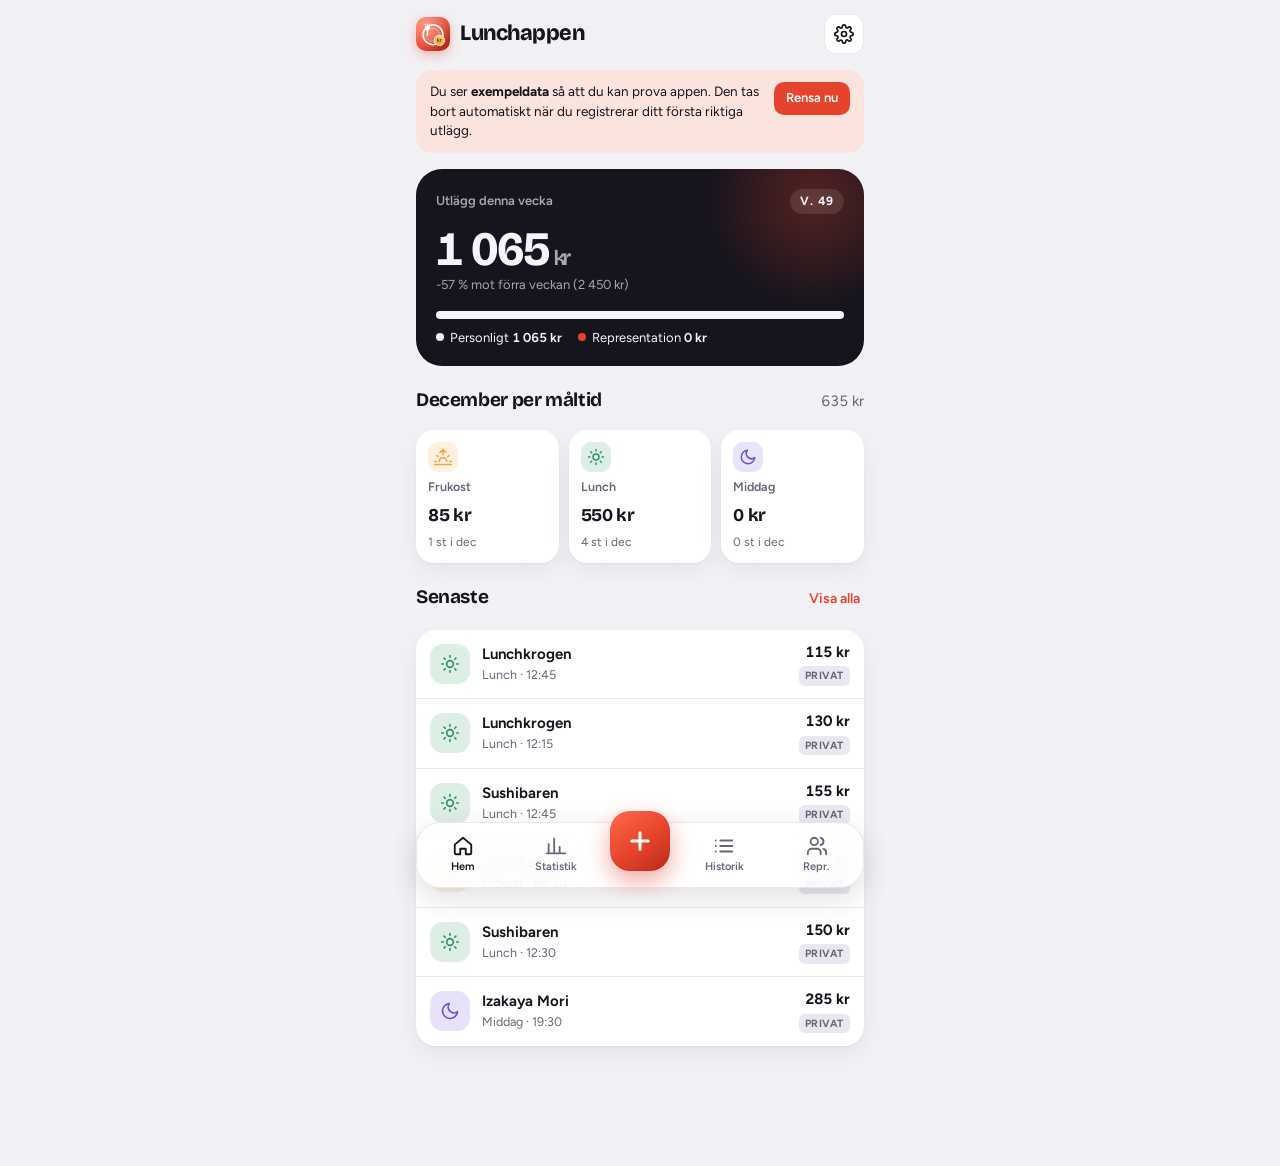
==== index.html @ 51a26558 "Lunchappen: installerbar PWA för restaurangutlägg Co-Authored-By: Claude Opus 5.5 (1M context) <nore" ====
<!doctype html>
<html lang="sv">
<head>
<meta charset="utf-8">
<meta name="viewport" content="width=device-width,initial-scale=1,viewport-fit=cover">
<meta name="theme-color" content="#F2F1F5" media="(prefers-color-scheme: light)">
<meta name="theme-color" content="#0E0D13" media="(prefers-color-scheme: dark)">
<meta name="apple-mobile-web-app-capable" content="yes">
<meta name="mobile-web-app-capable" content="yes">
<meta name="apple-mobile-web-app-status-bar-style" content="default">
<meta name="apple-mobile-web-app-title" content="Lunchappen">
<meta name="description" content="Registrera frukost, lunch och middag på restaurang och följ dina utlägg.">
<link rel="manifest" href="manifest.webmanifest">
<link rel="icon" href="icon.svg" type="image/svg+xml">
<link rel="apple-touch-icon" href="apple-touch-icon.png">
<title>Lunchappen</title>
<link rel="preconnect" href="https://fonts.googleapis.com">
<link rel="preconnect" href="https://fonts.gstatic.com" crossorigin>
<link rel="stylesheet" href="https://fonts.googleapis.com/css2?family=Bricolage+Grotesque:opsz,wght@12..96,500..800&family=Figtree:wght@400;500;600;700&display=swap">
<style>
/* Layout: one-column phone app (max 480px), sticky header, fixed bottom bar with a raised add button, bottom sheets for forms. */
:root{
  --bg:#F2F1F5; --surface:#FFFFFF; --surface-2:#E9E7EF; --fg:#16141D; --muted:#696577; --line:rgba(22,20,29,.09);
  --accent:#E5432B; --accent-ink:#FFFFFF; --accent-soft:#FCE4DE;
  --hero-bg:#16141D; --hero-fg:#F6F4FA; --hero-muted:#A9A4B8;
  --personal:#3B3850; --repr:#E5432B;
  --m-frukost:#F2A23A; --m-lunch:#2E9461; --m-middag:#6A4FD6;
  --ok:#2E9461;
  --shadow:0 1px 2px rgba(22,20,29,.05),0 8px 24px rgba(22,20,29,.06);
  --f-display:"Bricolage Grotesque","Avenir Next","Segoe UI",system-ui,sans-serif;
  --f-body:"Figtree","Helvetica Neue","Segoe UI",system-ui,sans-serif;
  --r:20px;
}
@media (prefers-color-scheme: dark){ :root:not([data-theme="light"]){
  --bg:#0E0D13; --surface:#18171F; --surface-2:#23212C; --fg:#F3F1F8; --muted:#9C97AB; --line:rgba(255,255,255,.08);
  --accent:#FF5B40; --accent-ink:#FFFFFF; --accent-soft:#3A1A15;
  --hero-bg:#1E1C27; --hero-fg:#F6F4FA; --hero-muted:#A9A4B8;
  --personal:#C9C5D8; --repr:#FF5B40;
  --m-frukost:#FFB24D; --m-lunch:#3FBF7F; --m-middag:#8C74F2;
  --ok:#3FBF7F; --shadow:0 1px 2px rgba(0,0,0,.4); color-scheme:dark;
}}
:root[data-theme="dark"]{
  --bg:#0E0D13; --surface:#18171F; --surface-2:#23212C; --fg:#F3F1F8; --muted:#9C97AB; --line:rgba(255,255,255,.08);
  --accent:#FF5B40; --accent-ink:#FFFFFF; --accent-soft:#3A1A15;
  --hero-bg:#1E1C27; --hero-fg:#F6F4FA; --hero-muted:#A9A4B8;
  --personal:#C9C5D8; --repr:#FF5B40;
  --m-frukost:#FFB24D; --m-lunch:#3FBF7F; --m-middag:#8C74F2;
  --ok:#3FBF7F; --shadow:0 1px 2px rgba(0,0,0,.4); color-scheme:dark;
}
*{box-sizing:border-box}
html,body{min-height:100%}
body{background:var(--bg);color:var(--fg);font-family:var(--f-body);font-size:15px;line-height:1.45;-webkit-font-smoothing:antialiased;-webkit-tap-highlight-color:transparent}
button,input,select,textarea{font:inherit;color:inherit}
button{cursor:pointer}
:focus-visible{outline:2.5px solid var(--accent);outline-offset:2px;border-radius:8px}
.num{font-variant-numeric:tabular-nums}
.app{max-width:480px;margin:0 auto;padding-inline:16px;padding-block:0 120px}

/* header */
.top{position:sticky;top:env(safe-area-inset-top,0px);z-index:5;background:color-mix(in srgb,var(--bg) 86%,transparent);backdrop-filter:blur(14px);-webkit-backdrop-filter:blur(14px);margin-inline:-16px;padding:14px 16px 10px;display:flex;align-items:center;justify-content:space-between;gap:12px}
.brand{display:flex;align-items:center;gap:10px}
.brand img{width:34px;height:34px;border-radius:10px;box-shadow:0 4px 12px rgba(229,67,43,.35)}
.brand h1{font-family:var(--f-display);font-size:22px;font-weight:750;letter-spacing:-.02em;margin:0;font-variation-settings:"opsz" 40}
.iconbtn{width:40px;height:40px;border-radius:12px;border:1px solid var(--line);background:var(--surface);display:grid;place-items:center}
.iconbtn svg{width:20px;height:20px}

.view{display:flex;flex-direction:column;gap:16px;padding-top:6px}
.view-title{font-family:var(--f-display);font-size:30px;font-weight:750;letter-spacing:-.03em;margin:4px 0 0;text-wrap:balance}
.eyebrow{font-size:11.5px;font-weight:700;letter-spacing:.08em;text-transform:uppercase;color:var(--muted)}

/* sample banner */
.banner{display:flex;gap:12px;align-items:flex-start;background:var(--accent-soft);border-radius:16px;padding:12px 14px;font-size:13.5px}
.banner p{margin:0;flex:1}
.banner button{border:0;background:var(--accent);color:var(--accent-ink);font-weight:600;border-radius:10px;padding:7px 12px;font-size:13px;white-space:nowrap}

/* hero */
.hero{background:var(--hero-bg);color:var(--hero-fg);border-radius:26px;padding:20px 20px 18px;position:relative;overflow:hidden}
.hero::after{content:"";position:absolute;right:-60px;top:-80px;width:220px;height:220px;border-radius:50%;background:radial-gradient(circle,color-mix(in srgb,var(--accent) 55%,transparent),transparent 70%);opacity:.55;pointer-events:none}
.hero .row{display:flex;justify-content:space-between;align-items:center;position:relative;z-index:1}
.hero .lbl{color:var(--hero-muted);font-size:13px;font-weight:600}
.hero .wk{font-size:12px;font-weight:700;letter-spacing:.06em;background:rgba(255,255,255,.1);border-radius:99px;padding:4px 10px}
.hero .big{font-family:var(--f-display);font-weight:700;font-size:48px;letter-spacing:-.035em;line-height:1.05;margin:10px 0 2px;position:relative;z-index:1;font-variation-settings:"opsz" 96}
.hero .big small{font-size:22px;font-weight:600;margin-left:4px;color:var(--hero-muted)}
.hero .cmp{font-size:13px;color:var(--hero-muted);position:relative;z-index:1}
.split{display:flex;height:8px;border-radius:99px;overflow:hidden;background:rgba(255,255,255,.1);margin:16px 0 10px;position:relative;z-index:1}
.split span{display:block;height:100%}
.legend{display:flex;gap:16px;flex-wrap:wrap;font-size:13px;position:relative;z-index:1}
.legend b{font-weight:650}
.dot{display:inline-block;width:8px;height:8px;border-radius:50%;margin-right:6px;vertical-align:1px}

/* meal tiles */
.meals{display:grid;grid-template-columns:repeat(3,1fr);gap:10px}
.meal{background:var(--surface);border-radius:18px;padding:12px;box-shadow:var(--shadow);display:flex;flex-direction:column;gap:6px;min-width:0}
.meal .ic{width:30px;height:30px;border-radius:10px;display:grid;place-items:center}
.meal .ic svg{width:18px;height:18px}
.meal .n{font-size:12.5px;color:var(--muted);font-weight:600}
.meal .v{font-family:var(--f-display);font-size:18px;font-weight:700;letter-spacing:-.02em;white-space:nowrap;overflow:hidden;text-overflow:ellipsis}
.meal .c{font-size:12px;color:var(--muted)}

/* sections & list */
.sec-h{display:flex;justify-content:space-between;align-items:baseline;margin-top:4px}
.sec-h h2{font-family:var(--f-display);font-size:19px;font-weight:700;letter-spacing:-.02em;margin:0}
.link{border:0;background:none;color:var(--accent);font-weight:600;font-size:14px;padding:4px}
.list{background:var(--surface);border-radius:var(--r);box-shadow:var(--shadow);overflow:hidden}
.item{display:flex;align-items:center;gap:12px;padding:12px 14px;border:0;background:none;width:100%;text-align:left;border-top:1px solid var(--line)}
.item:first-child{border-top:0}
.item:active{background:var(--surface-2)}
.item .ic{flex:none;width:40px;height:40px;border-radius:13px;display:grid;place-items:center}
.item .ic svg{width:20px;height:20px}
.item .mid{flex:1;min-width:0}
.item .t{display:block;font-weight:650;white-space:nowrap;overflow:hidden;text-overflow:ellipsis}
.item .s{display:block;font-size:12.5px;color:var(--muted);white-space:nowrap;overflow:hidden;text-overflow:ellipsis}
.item .amt{font-weight:700;white-space:nowrap;text-align:right}
.tag{display:inline-block;font-size:10.5px;font-weight:700;letter-spacing:.05em;text-transform:uppercase;border-radius:6px;padding:2px 6px;margin-top:3px}
.tag.repr{background:var(--accent-soft);color:var(--accent)}
.tag.pers{background:var(--surface-2);color:var(--muted)}
.empty{padding:28px 18px;text-align:center;color:var(--muted)}
.empty strong{display:block;color:var(--fg);font-size:16px;margin-bottom:4px}
.dayhead{display:flex;justify-content:space-between;padding:14px 4px 6px;font-size:13px;font-weight:650;color:var(--muted)}

/* stats */
.seg{display:grid;grid-template-columns:repeat(3,1fr);background:var(--surface-2);border-radius:14px;padding:4px;gap:4px}
.seg button{border:0;background:none;border-radius:10px;padding:9px 6px;font-weight:600;color:var(--muted)}
.seg button[aria-pressed="true"]{background:var(--surface);color:var(--fg);box-shadow:var(--shadow)}
.pnav{display:flex;align-items:center;justify-content:space-between;gap:8px}
.pnav .lab{text-align:center;flex:1;min-width:0}
.pnav .lab b{display:block;font-family:var(--f-display);font-size:18px;font-weight:700;letter-spacing:-.02em}
.pnav .lab span{font-size:13px;color:var(--muted)}
.card{background:var(--surface);border-radius:var(--r);box-shadow:var(--shadow);padding:16px}
.kpis{display:grid;grid-template-columns:1fr 1fr;gap:14px 12px}
.kpi .k{font-size:12.5px;color:var(--muted);font-weight:600}
.kpi .v{font-family:var(--f-display);font-size:22px;font-weight:700;letter-spacing:-.02em}
.kpi.main{grid-column:1/-1}
.kpi.main .v{font-size:38px;letter-spacing:-.035em}
.delta{font-size:12.5px;font-weight:650;border-radius:99px;padding:2px 8px;margin-left:6px;vertical-align:6px;background:var(--surface-2);color:var(--muted)}
.chart svg{display:block;width:100%;height:auto;overflow:visible}
.chart .gl{stroke:var(--line);stroke-width:1}
.chart text{fill:var(--muted);font-size:10px;font-family:var(--f-body)}
.chart .hl{fill:var(--fg);font-weight:700}
.rows{display:flex;flex-direction:column;gap:12px}
.brow .top2{display:flex;justify-content:space-between;font-size:14px;gap:8px}
.brow .top2 span:first-child{min-width:0;overflow:hidden;text-overflow:ellipsis;white-space:nowrap}
.brow .bar{height:8px;border-radius:99px;background:var(--surface-2);margin-top:6px;overflow:hidden}
.brow .bar i{display:block;height:100%;border-radius:99px}
.muted{color:var(--muted)}

/* filters */
.chips{display:flex;gap:8px;overflow-x:auto;padding-bottom:2px;scrollbar-width:none}
.chip{border:1px solid var(--line);background:var(--surface);border-radius:99px;padding:7px 14px;font-weight:600;font-size:13.5px;white-space:nowrap}
.chip[aria-pressed="true"]{background:var(--fg);color:var(--bg);border-color:var(--fg)}
.search{width:100%;border:1px solid var(--line);background:var(--surface);border-radius:14px;padding:11px 14px}

/* bottom bar */
.tabbar{position:fixed;left:0;right:0;bottom:0;z-index:10;padding:0 16px calc(12px + env(safe-area-inset-bottom,0px));pointer-events:none}
.tabbar nav{pointer-events:auto;max-width:448px;margin:0 auto;display:grid;grid-template-columns:1fr 1fr 76px 1fr 1fr;align-items:center;background:color-mix(in srgb,var(--surface) 88%,transparent);backdrop-filter:blur(18px);-webkit-backdrop-filter:blur(18px);border:1px solid var(--line);border-radius:24px;height:66px;box-shadow:0 10px 30px rgba(0,0,0,.12)}
.tab{border:0;background:none;display:flex;flex-direction:column;align-items:center;gap:2px;font-size:11px;font-weight:600;color:var(--muted);padding:6px 0}
.tab svg{width:22px;height:22px}
.tab[aria-current="page"]{color:var(--fg)}
.fab{justify-self:center;width:60px;height:60px;border-radius:20px;border:0;background:linear-gradient(145deg,#FF6A4A,var(--accent) 55%,#B62B18);color:#fff;display:grid;place-items:center;box-shadow:0 10px 24px rgba(229,67,43,.45);transform:translateY(-14px);transition:transform .15s}
.fab:active{transform:translateY(-14px) scale(.94)}
.fab svg{width:28px;height:28px}

/* sheet */
.scrim{position:fixed;inset:0;background:rgba(10,8,16,.45);z-index:20;opacity:0;transition:opacity .2s}
.scrim.on{opacity:1}
.sheet{position:fixed;left:0;right:0;bottom:0;z-index:21;max-width:520px;margin:0 auto;background:var(--bg);border-radius:28px 28px 0 0;max-height:92%;overflow-y:auto;padding:8px 16px calc(20px + env(safe-area-inset-bottom,0px));transform:translateY(105%);transition:transform .28s cubic-bezier(.2,.8,.2,1)}
.sheet.on{transform:none}
.grab{width:40px;height:5px;border-radius:9px;background:var(--surface-2);margin:4px auto 10px}
.sheet h3{font-family:var(--f-display);font-size:22px;font-weight:700;letter-spacing:-.02em;margin:0}
.sh-head{display:flex;justify-content:space-between;align-items:center;margin-bottom:12px}
.form{display:flex;flex-direction:column;gap:14px}
.amount{background:var(--surface);border-radius:22px;padding:16px;display:flex;align-items:baseline;justify-content:center;gap:6px;box-shadow:var(--shadow)}
.amount input{border:0;background:none;outline:none;font-family:var(--f-display);font-weight:700;font-size:52px;letter-spacing:-.035em;width:100%;max-width:240px;text-align:right;font-variant-numeric:tabular-nums;padding:0}
.amount input::placeholder{color:var(--surface-2)}
.amount span{font-family:var(--f-display);font-size:24px;font-weight:600;color:var(--muted)}
.amount:focus-within{outline:2.5px solid var(--accent);outline-offset:2px}
.mealpick{display:grid;grid-template-columns:repeat(3,1fr);gap:8px}
.mealpick button{border:1.5px solid var(--line);background:var(--surface);border-radius:16px;padding:12px 6px;display:flex;flex-direction:column;align-items:center;gap:6px;font-weight:650}
.mealpick button svg{width:22px;height:22px}
.mealpick button[aria-pressed="true"]{border-color:var(--mc);background:color-mix(in srgb,var(--mc) 14%,var(--surface))}
.field{display:flex;flex-direction:column;gap:6px}
.field label{font-size:13px;font-weight:650;color:var(--muted)}
.field input,.field textarea,.field select{border:1px solid var(--line);background:var(--surface);border-radius:14px;padding:12px 14px;width:100%;min-width:0}
.field textarea{resize:vertical;min-height:64px}
.two{display:grid;grid-template-columns:1fr 1fr;gap:10px}
.quick{display:flex;gap:6px;flex-wrap:wrap}
.quick button{border:0;background:var(--surface-2);border-radius:99px;padding:5px 11px;font-size:13px;font-weight:600}
.near{display:flex;flex-direction:column;gap:8px}
.near-st{display:flex;align-items:center;gap:8px;font-size:13px;color:var(--muted)}
.near-st svg{width:16px;height:16px;flex:none;color:var(--accent)}
.near-st.busy svg{animation:pulse 1.1s ease-in-out infinite}
@keyframes pulse{50%{opacity:.35}}
.quick button.nb{background:var(--surface);border:1px solid var(--line)}
.quick button.nb small{color:var(--muted);font-weight:500;margin-left:4px}
.quick button.nb[aria-pressed="true"]{border-color:var(--accent);background:var(--accent-soft)}
.lblrow{display:flex;justify-content:space-between;align-items:center;gap:8px}
.lblrow .link{font-size:13px;padding:0;display:inline-flex;align-items:center;gap:4px}
.lblrow .link svg{width:14px;height:14px}
.sublbl{font-size:11.5px;font-weight:700;letter-spacing:.06em;text-transform:uppercase;color:var(--muted)}
.switch{display:flex;align-items:center;gap:12px;background:var(--surface);border-radius:18px;padding:14px;border:1.5px solid transparent}
.switch.on{border-color:var(--accent);background:color-mix(in srgb,var(--accent) 7%,var(--surface))}
.switch .txt{flex:1}
.switch .txt b{display:block}
.switch .txt span{font-size:12.5px;color:var(--muted)}
.tgl{position:relative;width:52px;height:32px;flex:none}
.tgl input{position:absolute;inset:0;opacity:0;margin:0;cursor:pointer;z-index:1}
.tgl i{position:absolute;inset:0;border-radius:99px;background:var(--surface-2);transition:background .2s}
.tgl i::after{content:"";position:absolute;top:3px;left:3px;width:26px;height:26px;border-radius:50%;background:#fff;box-shadow:0 2px 6px rgba(0,0,0,.2);transition:transform .2s}
.tgl input:checked+i{background:var(--accent)}
.tgl input:checked+i::after{transform:translateX(20px)}
.tgl input:focus-visible+i{outline:2.5px solid var(--accent);outline-offset:2px}
.repr-fields{display:flex;flex-direction:column;gap:12px}
.btn{border:0;border-radius:16px;padding:15px;font-weight:700;font-size:16px;width:100%}
.btn.primary{background:var(--fg);color:var(--bg)}
.btn.ghost{background:var(--surface);color:var(--fg);border:1px solid var(--line)}
.btn.danger{background:none;color:var(--accent);font-weight:650}
.btn.danger.armed{background:var(--accent);color:var(--accent-ink)}
.err{color:var(--accent);font-size:13px;font-weight:600;margin:-6px 0 0;text-align:center}
.setlist{display:flex;flex-direction:column;gap:10px}
.setlist .card p{margin:4px 0 0;font-size:13px;color:var(--muted)}
.howto{font-size:13.5px;margin:0;padding-left:18px;color:var(--muted)}
.howto li{margin:3px 0}
.howto b{color:var(--fg)}

.toast{position:fixed;left:50%;bottom:calc(100px + env(safe-area-inset-bottom,0px));transform:translate(-50%,20px);background:var(--fg);color:var(--bg);padding:11px 16px;border-radius:14px;font-weight:600;font-size:14px;z-index:30;opacity:0;transition:all .25s;pointer-events:none;max-width:calc(100% - 32px);text-align:center}
.toast.on{opacity:1;transform:translate(-50%,0)}

@media (prefers-reduced-motion: reduce){*{transition:none!important;animation:none!important}}
</style>

<style>html{color-scheme:light dark}body{margin:0;padding-top:env(safe-area-inset-top,0px)}[hidden]{display:none!important}img{max-width:100%}</style>
<script>window.LUNCHAPPEN_PWA=true</script>
</head>
<body>
<div class="app">
  <header class="top">
    <div class="brand"><img id="logo" alt=""><h1>Lunchappen</h1></div>
    <button class="iconbtn" id="btn-settings" aria-label="Inställningar">
      <svg viewBox="0 0 24 24" fill="none" stroke="currentColor" stroke-width="2" stroke-linecap="round"><circle cx="12" cy="12" r="3"/><path d="M19.4 15a1.7 1.7 0 0 0 .3 1.8l.1.1a2 2 0 1 1-2.8 2.8l-.1-.1a1.7 1.7 0 0 0-1.8-.3 1.7 1.7 0 0 0-1 1.5V21a2 2 0 1 1-4 0v-.1a1.7 1.7 0 0 0-1.1-1.5 1.7 1.7 0 0 0-1.8.3l-.1.1a2 2 0 1 1-2.8-2.8l.1-.1a1.7 1.7 0 0 0 .3-1.8 1.7 1.7 0 0 0-1.5-1H3a2 2 0 1 1 0-4h.1a1.7 1.7 0 0 0 1.5-1.1 1.7 1.7 0 0 0-.3-1.8l-.1-.1a2 2 0 1 1 2.8-2.8l.1.1a1.7 1.7 0 0 0 1.8.3H9a1.7 1.7 0 0 0 1-1.5V3a2 2 0 1 1 4 0v.1a1.7 1.7 0 0 0 1 1.5 1.7 1.7 0 0 0 1.8-.3l.1-.1a2 2 0 1 1 2.8 2.8l-.1.1a1.7 1.7 0 0 0-.3 1.8V9a1.7 1.7 0 0 0 1.5 1H21a2 2 0 1 1 0 4h-.1a1.7 1.7 0 0 0-1.5 1z"/></svg>
    </button>
  </header>
  <main id="view" class="view"></main>
</div>

<div class="tabbar"><nav aria-label="Huvudmeny">
  <button class="tab" data-tab="home"><svg viewBox="0 0 24 24" fill="none" stroke="currentColor" stroke-width="2" stroke-linecap="round" stroke-linejoin="round"><path d="M3 10.5 12 3l9 7.5V20a1 1 0 0 1-1 1h-5v-6h-6v6H4a1 1 0 0 1-1-1z"/></svg>Hem</button>
  <button class="tab" data-tab="stats"><svg viewBox="0 0 24 24" fill="none" stroke="currentColor" stroke-width="2" stroke-linecap="round"><path d="M4 20V10M10 20V4M16 20v-7M22 20H2"/></svg>Statistik</button>
  <button class="fab" id="btn-add" aria-label="Registrera utlägg"><svg viewBox="0 0 24 24" fill="none" stroke="currentColor" stroke-width="2.6" stroke-linecap="round"><path d="M12 5v14M5 12h14"/></svg></button>
  <button class="tab" data-tab="history"><svg viewBox="0 0 24 24" fill="none" stroke="currentColor" stroke-width="2" stroke-linecap="round"><path d="M8 6h13M8 12h13M8 18h13M3 6h.01M3 12h.01M3 18h.01"/></svg>Historik</button>
  <button class="tab" data-tab="repr"><svg viewBox="0 0 24 24" fill="none" stroke="currentColor" stroke-width="2" stroke-linecap="round" stroke-linejoin="round"><path d="M16 21v-2a4 4 0 0 0-4-4H6a4 4 0 0 0-4 4v2"/><circle cx="9" cy="7" r="4"/><path d="M22 21v-2a4 4 0 0 0-3-3.9M16 3.1a4 4 0 0 1 0 7.8"/></svg>Repr.</button>
</nav></div>

<div class="scrim" id="scrim" hidden></div>
<section class="sheet" id="sheet" role="dialog" aria-modal="true" aria-labelledby="sheet-title" hidden></section>
<div class="toast" id="toast" role="status" aria-live="polite"></div>

<script>
(function(){
'use strict';
const LS_KEY='lunchappen.v1';
const MEALS={
  frukost:{n:'Frukost',c:'var(--m-frukost)',ic:'<svg viewBox="0 0 24 24" fill="none" stroke="currentColor" stroke-width="2" stroke-linecap="round"><path d="M17 18a5 5 0 0 0-10 0M12 2v7M4.2 10.2l1.4 1.4M1 18h2M21 18h2M18.4 11.6l1.4-1.4M23 22H1M8 6l4-4 4 4"/></svg>'},
  lunch:{n:'Lunch',c:'var(--m-lunch)',ic:'<svg viewBox="0 0 24 24" fill="none" stroke="currentColor" stroke-width="2" stroke-linecap="round"><circle cx="12" cy="12" r="4"/><path d="M12 2v2M12 20v2M4.9 4.9l1.4 1.4M17.7 17.7l1.4 1.4M2 12h2M20 12h2M6.3 17.7l-1.4 1.4M19.1 4.9l-1.4 1.4"/></svg>'},
  middag:{n:'Middag',c:'var(--m-middag)',ic:'<svg viewBox="0 0 24 24" fill="none" stroke="currentColor" stroke-width="2" stroke-linecap="round" stroke-linejoin="round"><path d="M21 12.8A9 9 0 1 1 11.2 3a7 7 0 0 0 9.8 9.8z"/></svg>'}
};
const MONTHS=['januari','februari','mars','april','maj','juni','juli','augusti','september','oktober','november','december'];
const MON_SHORT=['jan','feb','mar','apr','maj','jun','jul','aug','sep','okt','nov','dec'];
const DAYS_SHORT=['mån','tis','ons','tors','fre','lör','sön'];
const DAYS_LONG=['måndag','tisdag','onsdag','torsdag','fredag','lördag','söndag'];

let state={entries:[],settings:{currency:'SEK'},sampleMode:false};
let ui={tab:'home',mode:'week',anchor:new Date(),filter:'all',q:''};

/* ---------- storage ---------- */
function load(){
  let raw=null;
  try{raw=localStorage.getItem(LS_KEY)}catch(e){}
  if(raw){try{const s=JSON.parse(raw);if(s&&Array.isArray(s.entries)){state=Object.assign(state,s);return}}catch(e){}}
  state.entries=makeSamples();state.sampleMode=true;
}
function save(){try{localStorage.setItem(LS_KEY,JSON.stringify(state))}catch(e){}}

/* ---------- helpers ---------- */
const $=s=>document.querySelector(s);
const esc=s=>String(s==null?'':s).replace(/[&<>"']/g,c=>({'&':'&amp;','<':'&lt;','>':'&gt;','"':'&quot;',"'":'&#39;'}[c]));
const pad=n=>String(n).padStart(2,'0');
const uid=()=>Date.now().toString(36)+Math.random().toString(36).slice(2,7);
function fmt(ore,opts){
  const cur=state.settings.currency||'SEK';
  const v=ore/100;
  const dec=(opts&&opts.dec)?2:(Number.isInteger(v)?0:2);
  try{return new Intl.NumberFormat('sv-SE',{style:'currency',currency:cur,minimumFractionDigits:dec,maximumFractionDigits:dec}).format(v)}catch(e){return v.toFixed(dec)+' '+cur}
}
function fmtNum(ore){return new Intl.NumberFormat('sv-SE',{maximumFractionDigits:0}).format(Math.round(ore/100))}
function curSym(){const c=state.settings.currency||'SEK';return ({SEK:'kr',NOK:'kr',DKK:'kr',EUR:'€',USD:'$',GBP:'£'})[c]||c}
function parseAmount(s){
  s=String(s||'').replace(/\s/g,'').replace(/kr/i,'').replace(',', '.');
  if(!/^\d+(\.\d{0,2})?$/.test(s))return NaN;
  return Math.round(parseFloat(s)*100);
}
function toLocalStr(d){return d.getFullYear()+'-'+pad(d.getMonth()+1)+'-'+pad(d.getDate())+'T'+pad(d.getHours())+':'+pad(d.getMinutes())}
function parseLocal(s){const m=/^(\d{4})-(\d{2})-(\d{2})T(\d{2}):(\d{2})/.exec(s||'');return m?new Date(+m[1],m[2]-1,+m[3],+m[4],+m[5]):new Date(NaN)}
function startOfDay(d){return new Date(d.getFullYear(),d.getMonth(),d.getDate())}
function addDays(d,n){const x=new Date(d);x.setDate(x.getDate()+n);return x}
function mondayOf(d){const x=startOfDay(d);const wd=(x.getDay()+6)%7;return addDays(x,-wd)}
function isoWeek(d){
  const t=new Date(Date.UTC(d.getFullYear(),d.getMonth(),d.getDate()));
  const day=t.getUTCDay()||7;t.setUTCDate(t.getUTCDate()+4-day);
  const y=t.getUTCFullYear();const y0=new Date(Date.UTC(y,0,1));
  return {week:Math.ceil(((t-y0)/864e5+1)/7),year:y};
}
function sameDay(a,b){return a.getFullYear()===b.getFullYear()&&a.getMonth()===b.getMonth()&&a.getDate()===b.getDate()}
function mealFor(d){const h=d.getHours()+d.getMinutes()/60;return h<10.5?'frukost':h<15.5?'lunch':'middag'}
function dayLabel(d){
  const today=startOfDay(new Date());const dd=startOfDay(d);
  const diff=Math.round((today-dd)/864e5);
  if(diff===0)return 'Idag';if(diff===1)return 'Igår';
  const s=DAYS_LONG[(d.getDay()+6)%7]+' '+d.getDate()+' '+MONTHS[d.getMonth()];
  return s.charAt(0).toUpperCase()+s.slice(1)+(d.getFullYear()!==today.getFullYear()?' '+d.getFullYear():'');
}

/* ---------- periods ---------- */
function range(mode,anchor){
  const a=new Date(anchor);
  if(mode==='week'){
    const start=mondayOf(a),end=addDays(start,7),w=isoWeek(start),last=addDays(start,6);
    const sub=start.getMonth()===last.getMonth()?start.getDate()+'–'+last.getDate()+' '+MON_SHORT[last.getMonth()]:start.getDate()+' '+MON_SHORT[start.getMonth()]+' – '+last.getDate()+' '+MON_SHORT[last.getMonth()];
    return {start,end,title:'Vecka '+w.week,sub:sub+' '+last.getFullYear(),
      buckets:DAYS_SHORT.map((l,i)=>({l:l,s:addDays(start,i),e:addDays(start,i+1)}))};
  }
  if(mode==='month'){
    const start=new Date(a.getFullYear(),a.getMonth(),1),end=new Date(a.getFullYear(),a.getMonth()+1,1);
    const n=Math.round((end-start)/864e5),b=[];
    for(let i=0;i<n;i++){const s=addDays(start,i);b.push({l:(i===0||(i+1)%5===0)?String(i+1):'',s:s,e:addDays(start,i+1)})}
    const t=MONTHS[a.getMonth()];
    return {start,end,title:t.charAt(0).toUpperCase()+t.slice(1),sub:String(a.getFullYear()),buckets:b};
  }
  const start=new Date(a.getFullYear(),0,1),end=new Date(a.getFullYear()+1,0,1);
  return {start,end,title:String(a.getFullYear()),sub:'Hela året',
    buckets:MON_SHORT.map((l,i)=>({l:l.charAt(0).toUpperCase(),s:new Date(a.getFullYear(),i,1),e:new Date(a.getFullYear(),i+1,1)}))};
}
function shift(mode,anchor,dir){
  const a=new Date(anchor);
  if(mode==='week')return addDays(a,7*dir);
  if(mode==='month')return new Date(a.getFullYear(),a.getMonth()+dir,1);
  return new Date(a.getFullYear()+dir,0,1);
}
function inRange(r){return state.entries.filter(e=>{const d=parseLocal(e.date);return d>=r.start&&d<r.end})}
function sum(list,pred){return list.reduce((t,e)=>t+(!pred||pred(e)?e.amount:0),0)}

/* ---------- samples ---------- */
function makeSamples(){
  let seed=42;const rnd=()=>(seed=(seed*16807)%2147483647)/2147483647;
  const pick=a=>a[Math.floor(rnd()*a.length)];
  const lunchP=['Lunchkrogen','Bistro Nord','Thai Garden','Sushibaren','Café Linnea','Pizzeria Napoli','Tre Bröder'];
  const dinnerP=['Hamnkrogen','Brasserie Ljus','Trattoria Sole','Bistro Nord','Izakaya Mori'];
  const bfP=['Café Linnea','Bageriet','Espressobaren'];
  const clients=['Nordvik AB – Anna Berg, Johan Ek','Kvarn & Co – Sara Lind','Holm Konsult – Peter Holm, Lisa Ny','Bergström Bygg – Erik Bergström'];
  const out=[];const today=startOfDay(new Date());
  for(let i=75;i>=0;i--){
    const d=addDays(today,-i);const wd=(d.getDay()+6)%7;
    const mk=(meal,h,place,min,max,repr)=>{
      const dt=new Date(d);dt.setHours(h,Math.floor(rnd()*4)*15);
      if(dt>new Date())return;
      const amt=Math.round((min+rnd()*(max-min))/5)*500;
      const e={id:uid()+i+meal,amount:amt,meal:meal,type:repr?'representation':'personlig',place:place,date:toLocalStr(dt),note:'',sample:true};
      if(repr){e.guests=pick(clients);e.purpose=pick(['Kundmöte','Uppföljning av offert','Projektstart','Avtalsförhandling'])}
      out.push(e);
    };
    if(rnd()<.22)mk('frukost',8,pick(bfP),45,98,false);
    if(wd<5&&rnd()<.82){const r=rnd()<.12;mk('lunch',12,pick(lunchP),109,r?420:169,r)}
    if(rnd()<(wd>=4?.45:.2)){const r=wd<5&&rnd()<.3;mk('middag',19,pick(dinnerP),210,r?1450:560,r)}
  }
  return out;
}

/* ---------- render: shared ---------- */
function mealIcon(m,size){const M=MEALS[m];return '<span class="ic" style="background:color-mix(in srgb,'+M.c+' 16%,transparent);color:'+M.c+'">'+M.ic+'</span>'}
function itemHTML(e){
  const d=parseLocal(e.date);const M=MEALS[e.meal]||MEALS.lunch;
  const sub=[M.n,pad(d.getHours())+':'+pad(d.getMinutes()),e.type==='representation'&&e.guests?e.guests:''].filter(Boolean).join(' · ');
  return '<button class="item" data-edit="'+esc(e.id)+'">'+mealIcon(e.meal)+
    '<span class="mid"><span class="t">'+esc(e.place||'Restaurang')+'</span><span class="s">'+esc(sub)+'</span></span>'+
    '<span class="amt num">'+fmt(e.amount)+'<br><span class="tag '+(e.type==='representation'?'repr">Repr':'pers">Privat')+'</span></span></button>';
}
function sorted(list){return list.slice().sort((a,b)=>a.date<b.date?1:a.date>b.date?-1:0)}
function bannerHTML(){
  return state.sampleMode?'<div class="banner"><p>Du ser <b>exempeldata</b> så att du kan prova appen. Den tas bort automatiskt när du registrerar ditt första riktiga utlägg.</p><button data-act="clear-samples">Rensa nu</button></div>':'';
}

/* ---------- home ---------- */
function renderHome(){
  const now=new Date();const r=range('week',now);const list=inRange(r);
  const prev=inRange(range('week',addDays(now,-7)));
  const total=sum(list),pers=sum(list,e=>e.type!=='representation'),repr=total-pers;
  const prevTotal=sum(prev);
  const mr=range('month',now);const mlist=inRange(mr);
  const pct=total?Math.round(pers/total*100):0;
  let cmp='Inga utlägg förra veckan';
  if(prevTotal){const d=Math.round((total-prevTotal)/prevTotal*100);cmp=(d>0?'+':'')+d+' % mot förra veckan ('+fmt(prevTotal)+')'}
  const w=isoWeek(now);
  const tiles=Object.keys(MEALS).map(k=>{
    const l=mlist.filter(e=>e.meal===k);
    return '<div class="meal">'+mealIcon(k).replace('class="ic"','class="ic"')+'<span class="n">'+MEALS[k].n+'</span><span class="v num">'+fmt(sum(l))+'</span><span class="c">'+l.length+' st i '+MON_SHORT[now.getMonth()]+'</span></div>';
  }).join('');
  const recent=sorted(state.entries).slice(0,6);
  $('#view').innerHTML=bannerHTML()+
   '<section class="hero" aria-label="Den här veckan">'+
     '<div class="row"><span class="lbl">Utlägg denna vecka</span><span class="wk">V. '+w.week+'</span></div>'+
     '<div class="big num">'+fmtNum(total)+'<small>'+esc(curSym())+'</small></div>'+
     '<div class="cmp">'+esc(cmp)+'</div>'+
     '<div class="split" role="img" aria-label="'+pct+' procent personligt"><span style="width:'+(total?pers/total*100:0)+'%;background:var(--hero-fg)"></span><span style="width:'+(total?repr/total*100:0)+'%;background:var(--repr)"></span></div>'+
     '<div class="legend"><span><i class="dot" style="background:var(--hero-fg)"></i>Personligt <b class="num">'+fmt(pers)+'</b></span><span><i class="dot" style="background:var(--repr)"></i>Representation <b class="num">'+fmt(repr)+'</b></span></div>'+
   '</section>'+
   '<div class="sec-h"><h2>'+MONTHS[now.getMonth()].replace(/^./,c=>c.toUpperCase())+' per måltid</h2><span class="muted num">'+fmt(sum(mlist))+'</span></div>'+
   '<div class="meals">'+tiles+'</div>'+
   '<div class="sec-h"><h2>Senaste</h2><button class="link" data-go="history">Visa alla</button></div>'+
   '<div class="list">'+(recent.length?recent.map(itemHTML).join(''):'<div class="empty"><strong>Inga utlägg än</strong>Tryck på plus för att registrera din första måltid.</div>')+'</div>';
}

/* ---------- stats ---------- */
function chartSVG(r){
  const W=340,H=170,top=10,bottom=22,left=4,right=40;
  const ch=H-top-bottom,cw=W-left-right;
  const data=r.buckets.map(b=>{const l=state.entries.filter(e=>{const d=parseLocal(e.date);return d>=b.s&&d<b.e});return {l:b.l,p:sum(l,e=>e.type!=='representation'),x:sum(l,e=>e.type==='representation'),now:new Date()>=b.s&&new Date()<b.e}});
  const max=Math.max(1,...data.map(d=>d.p+d.x));
  const stepRaw=max/100/3;const mag=Math.pow(10,Math.floor(Math.log10(Math.max(stepRaw,1))));
  const step=[1,2,2.5,5,10].map(m=>m*mag).find(s=>s>=stepRaw)*100;
  const ymax=step*3;
  const y=v=>top+ch-(v/ymax)*ch;
  const n=data.length,slot=cw/n,bw=Math.max(3,Math.min(26,slot*.62));
  let g='';
  for(let i=0;i<=3;i++){const v=step*i;g+='<line class="gl" x1="'+left+'" x2="'+(W-right+4)+'" y1="'+y(v)+'" y2="'+y(v)+'"/><text x="'+(W-right+8)+'" y="'+(y(v)+3.5)+'">'+fmtNum(v)+'</text>'}
  let bars='';
  data.forEach((d,i)=>{
    const cx=left+slot*i+slot/2,x=cx-bw/2,rad=Math.min(5,bw/2);
    const hp=(d.p/ymax)*ch,hx=(d.x/ymax)*ch;
    if(d.p+d.x>0){
      const tot=hp+hx,yt=top+ch-tot;
      bars+='<clipPath id="cp'+i+'"><rect x="'+x+'" y="'+yt+'" width="'+bw+'" height="'+(tot+rad)+'" rx="'+rad+'"/></clipPath>'+
        '<g clip-path="url(#cp'+i+')"><rect x="'+x+'" y="'+(top+ch-hp)+'" width="'+bw+'" height="'+hp+'" fill="var(--personal)"/>'+
        '<rect x="'+x+'" y="'+yt+'" width="'+bw+'" height="'+hx+'" fill="var(--repr)"/></g>';
    }else{
      bars+='<rect x="'+x+'" y="'+(top+ch-2)+'" width="'+bw+'" height="2" rx="1" fill="var(--surface-2)"/>';
    }
    if(d.l)bars+='<text x="'+cx+'" y="'+(H-6)+'" text-anchor="middle"'+(d.now?' class="hl"':'')+'>'+d.l+'</text>';
  });
  return '<svg viewBox="0 0 '+W+' '+H+'" role="img" aria-label="Utlägg per period">'+g+bars+'</svg>';
}
function renderStats(){
  const r=range(ui.mode,ui.anchor);const list=inRange(r);
  const prevR=range(ui.mode,shift(ui.mode,ui.anchor,-1));const prevT=sum(inRange(prevR));
  const total=sum(list),repr=sum(list,e=>e.type==='representation'),pers=total-repr;
  const avg=list.length?Math.round(total/list.length):0;
  let delta='';
  if(prevT){const d=Math.round((total-prevT)/prevT*100);delta='<span class="delta">'+(d>0?'+':'')+d+' %</span>'}
  const mealRows=Object.keys(MEALS).map(k=>{const l=list.filter(e=>e.meal===k),t=sum(l);
    return '<div class="brow"><div class="top2"><span><i class="dot" style="background:'+MEALS[k].c+'"></i>'+MEALS[k].n+' <span class="muted">· '+l.length+' st · snitt '+(l.length?fmt(Math.round(t/l.length)):'–')+'</span></span><b class="num">'+fmt(t)+'</b></div><div class="bar"><i style="width:'+(total?t/total*100:0)+'%;background:'+MEALS[k].c+'"></i></div></div>'}).join('');
  const places={};list.forEach(e=>{const p=(e.place||'Okänt').trim();places[p]=places[p]||{t:0,n:0};places[p].t+=e.amount;places[p].n++});
  const top=Object.entries(places).sort((a,b)=>b[1].t-a[1].t).slice(0,5);
  const topMax=top.length?top[0][1].t:1;
  const topRows=top.length?top.map(([p,v])=>'<div class="brow"><div class="top2"><span>'+esc(p)+' <span class="muted">· '+v.n+' besök</span></span><b class="num">'+fmt(v.t)+'</b></div><div class="bar"><i style="width:'+(v.t/topMax*100)+'%;background:var(--fg)"></i></div></div>').join(''):'<p class="muted" style="margin:0">Inga besök i perioden.</p>';
  const isCurrent=r.start<=new Date()&&new Date()<r.end;
  $('#view').innerHTML=
   '<h2 class="view-title">Statistik</h2>'+
   '<div class="seg" role="group" aria-label="Period">'+[['week','Vecka'],['month','Månad'],['year','År']].map(([k,l])=>'<button data-mode="'+k+'" aria-pressed="'+(ui.mode===k)+'">'+l+'</button>').join('')+'</div>'+
   '<div class="pnav"><button class="iconbtn" data-shift="-1" aria-label="Föregående period"><svg viewBox="0 0 24 24" fill="none" stroke="currentColor" stroke-width="2.2" stroke-linecap="round"><path d="m15 18-6-6 6-6"/></svg></button>'+
     '<div class="lab"><b>'+esc(r.title)+'</b><span>'+esc(r.sub)+(isCurrent?'':' · <button class="link" data-act="today" style="padding:0;font-size:13px">Till nu</button>')+'</span></div>'+
     '<button class="iconbtn" data-shift="1" aria-label="Nästa period"><svg viewBox="0 0 24 24" fill="none" stroke="currentColor" stroke-width="2.2" stroke-linecap="round"><path d="m9 18 6-6-6-6"/></svg></button></div>'+
   '<div class="card"><div class="kpis">'+
     '<div class="kpi main"><div class="k">Totalt</div><div class="v num">'+fmt(total)+delta+'</div></div>'+
     '<div class="kpi"><div class="k"><i class="dot" style="background:var(--personal)"></i>Personligt</div><div class="v num">'+fmt(pers)+'</div></div>'+
     '<div class="kpi"><div class="k"><i class="dot" style="background:var(--repr)"></i>Representation</div><div class="v num">'+fmt(repr)+'</div></div>'+
     '<div class="kpi"><div class="k">Måltider</div><div class="v num">'+list.length+'</div></div>'+
     '<div class="kpi"><div class="k">Snitt per måltid</div><div class="v num">'+(list.length?fmt(avg):'–')+'</div></div>'+
   '</div></div>'+
   '<div class="card chart">'+chartSVG(r)+'</div>'+
   '<div class="sec-h"><h2>Per måltid</h2></div><div class="card rows">'+mealRows+'</div>'+
   '<div class="sec-h"><h2>Mest besökt</h2></div><div class="card rows">'+topRows+'</div>';
}

/* ---------- history / representation ---------- */
function renderList(reprOnly){
  let list=state.entries;
  const f=reprOnly?'representation':ui.filter;
  if(f!=='all')list=list.filter(e=>f==='representation'?e.type==='representation':e.type!=='representation');
  const q=ui.q.trim().toLowerCase();
  if(q)list=list.filter(e=>[e.place,e.guests,e.purpose,e.note,MEALS[e.meal]&&MEALS[e.meal].n].join(' ').toLowerCase().includes(q));
  list=sorted(list);
  const groups=[];let cur=null;
  list.forEach(e=>{const k=e.date.slice(0,10);if(!cur||cur.k!==k){cur={k:k,d:parseLocal(e.date),items:[]};groups.push(cur)}cur.items.push(e)});
  const head=reprOnly?
    '<h2 class="view-title">Representation</h2><p class="muted" style="margin:-8px 0 0">Alla måltider du markerat som representation, med deltagare och syfte.</p>'+
    '<div class="card"><div class="kpis"><div class="kpi"><div class="k">I år</div><div class="v num">'+fmt(sum(inRange(range('year',new Date())),e=>e.type==='representation'))+'</div></div><div class="kpi"><div class="k">Denna månad</div><div class="v num">'+fmt(sum(inRange(range('month',new Date())),e=>e.type==='representation'))+'</div></div></div></div>'
    :'<h2 class="view-title">Historik</h2><div class="chips" role="group" aria-label="Filter">'+[['all','Alla'],['personlig','Personligt'],['representation','Representation']].map(([k,l])=>'<button class="chip" data-filter="'+k+'" aria-pressed="'+(ui.filter===k)+'">'+l+'</button>').join('')+'</div>';
  $('#view').innerHTML=(reprOnly?'':bannerHTML())+head+
   '<input class="search" id="q" type="search" placeholder="Sök restaurang, deltagare, syfte…" value="'+esc(ui.q)+'" aria-label="Sök">'+
   '<div id="groups">'+(groups.length?groups.map(g=>'<div class="dayhead"><span>'+esc(dayLabel(g.d))+'</span><span class="num">'+fmt(sum(g.items))+'</span></div><div class="list">'+g.items.map(itemHTML).join('')+'</div>').join(''):
     '<div class="list"><div class="empty"><strong>'+(reprOnly?'Ingen representation än':'Inget att visa')+'</strong>'+(reprOnly?'Slå på "Representation" när du registrerar en måltid med kund eller kollega.':'Prova ett annat filter eller en annan sökning.')+'</div></div>')+'</div>';
}

function render(){
  document.querySelectorAll('.tab').forEach(t=>{if(t.dataset.tab===ui.tab)t.setAttribute('aria-current','page');else t.removeAttribute('aria-current')});
  if(ui.tab==='home')renderHome();
  else if(ui.tab==='stats')renderStats();
  else if(ui.tab==='history')renderList(false);
  else renderList(true);
}

/* ---------- sheet ---------- */
let sheetCtx=null;
function openSheet(html,onMount){
  const s=$('#sheet'),sc=$('#scrim');
  s.innerHTML='<div class="grab"></div>'+html;
  s.hidden=false;sc.hidden=false;s.scrollTop=0;
  requestAnimationFrame(()=>{s.classList.add('on');sc.classList.add('on')});
  document.body.style.overflow='hidden';
  if(onMount)onMount(s);
}
function closeSheet(){
  const s=$('#sheet'),sc=$('#scrim');
  s.classList.remove('on');sc.classList.remove('on');document.body.style.overflow='';
  setTimeout(()=>{s.hidden=true;sc.hidden=true;s.innerHTML=''},280);
  sheetCtx=null;
}
function recentPlaces(){
  const seen=[];sorted(state.entries).forEach(e=>{const p=(e.place||'').trim();if(p&&!seen.includes(p))seen.push(p)});return seen;
}
function openEntry(id){
  const ex=id?state.entries.find(e=>e.id===id):null;
  const now=new Date();
  const e=ex?Object.assign({},ex):{amount:0,meal:mealFor(now),type:'personlig',place:'',date:toLocalStr(now),guests:'',purpose:'',note:''};
  sheetCtx={e:e,id:ex?ex.id:null,armed:false};
  const places=recentPlaces();
  const amtStr=ex?String(ex.amount/100).replace('.',','):'';
  openSheet(
   '<div class="sh-head"><h3 id="sheet-title">'+(ex?'Ändra utlägg':'Nytt utlägg')+'</h3><button class="iconbtn" data-act="close" aria-label="Stäng"><svg viewBox="0 0 24 24" fill="none" stroke="currentColor" stroke-width="2.2" stroke-linecap="round"><path d="M18 6 6 18M6 6l12 12"/></svg></button></div>'+
   '<form class="form" id="f" novalidate>'+
    '<label class="amount"><input id="f-amount" inputmode="decimal" autocomplete="off" placeholder="0" value="'+esc(amtStr)+'" aria-label="Belopp"><span>'+esc(curSym())+'</span></label>'+
    '<div class="mealpick" role="group" aria-label="Måltid">'+Object.keys(MEALS).map(k=>'<button type="button" data-meal="'+k+'" style="--mc:'+MEALS[k].c+';color:'+(e.meal===k?MEALS[k].c:'inherit')+'" aria-pressed="'+(e.meal===k)+'">'+MEALS[k].ic+'<span style="color:var(--fg)">'+MEALS[k].n+'</span></button>').join('')+'</div>'+
    '<label class="switch'+(e.type==='representation'?' on':'')+'" id="sw"><span class="txt"><b>Representation</b><span id="sw-sub">'+(e.type==='representation'?'Ange deltagare och syfte nedan':'Av: registreras som personligt utlägg')+'</span></span><span class="tgl"><input type="checkbox" id="f-repr"'+(e.type==='representation'?' checked':'')+'><i></i></span></label>'+
    '<div class="repr-fields" id="rf"'+(e.type==='representation'?'':' hidden')+'>'+
      '<div class="field"><label for="f-guests">Deltagare och företag</label><input id="f-guests" value="'+esc(e.guests)+'" placeholder="t.ex. Anna Berg, Nordvik AB"></div>'+
      '<div class="field"><label for="f-purpose">Syfte</label><input id="f-purpose" value="'+esc(e.purpose)+'" placeholder="t.ex. Kundmöte om nytt avtal"></div>'+
    '</div>'+
    '<div class="field"><div class="lblrow"><label for="f-place">Restaurang</label><button type="button" class="link" data-act="locate">'+PIN+'Hitta nära mig</button></div><input id="f-place" list="dl-places" value="'+esc(e.place)+'" placeholder="Var åt du?" autocomplete="off"><datalist id="dl-places">'+places.map(p=>'<option value="'+esc(p)+'">').join('')+'</datalist>'+
      '<div class="near" id="near"'+(ex&&!ex.lat?' hidden':'')+'>'+(ex&&ex.lat?'<a class="near-st" href="https://www.openstreetmap.org/?mlat='+ex.lat+'&mlon='+ex.lon+'#map=18/'+ex.lat+'/'+ex.lon+'" target="_blank" rel="noopener">'+PIN+'Visa platsen på kartan</a>':'')+'</div>'+
      (places.length&&!ex?'<span class="sublbl">Senaste</span><div class="quick">'+places.slice(0,5).map(p=>'<button type="button" data-place="'+esc(p)+'">'+esc(p)+'</button>').join('')+'</div>':'')+'</div>'+
    '<div class="field"><label for="f-date">Datum och tid</label><input id="f-date" type="datetime-local" value="'+esc(e.date)+'"></div>'+
    '<div class="field"><label for="f-note">Anteckning</label><textarea id="f-note" placeholder="Valfritt">'+esc(e.note)+'</textarea></div>'+
    '<p class="err" id="f-err" hidden></p>'+
    '<button class="btn primary" type="submit">'+(ex?'Spara ändringar':'Spara utlägg')+'</button>'+
    (ex?'<button class="btn danger" type="button" data-act="delete">Radera utlägg</button>':'')+
   '</form>',
   s=>{if(!ex){setTimeout(()=>{const i=s.querySelector('#f-amount');i&&i.focus()},300);if(state.settings.autoPlace!==false)locate()}
     s.querySelector('#f-place').addEventListener('input',()=>{if(sheetCtx)sheetCtx.typed=true})}
  );
}

/* ---------- location: nearby restaurants (OpenStreetMap) ---------- */
const PIN='<svg viewBox="0 0 24 24" fill="none" stroke="currentColor" stroke-width="2.2" stroke-linecap="round" stroke-linejoin="round"><path d="M12 22s7-6.2 7-12a7 7 0 0 0-14 0c0 5.8 7 12 7 12z"/><circle cx="12" cy="10" r="2.5"/></svg>';
const OVERPASS=['https://overpass-api.de/api/interpreter','https://overpass.private.coffee/api/interpreter'];
const RADIUS=150;
function distM(a,b,c,d){const t=Math.PI/180,x=(d-b)*t*Math.cos((a+c)/2*t),y=(c-a)*t;return Math.round(Math.sqrt(x*x+y*y)*6371000)}
function getPos(){return new Promise((res,rej)=>{if(!navigator.geolocation)return rej({code:0});navigator.geolocation.getCurrentPosition(p=>res(p.coords),rej,{enableHighAccuracy:true,timeout:12000,maximumAge:60000})})}
async function fetchNearby(lat,lon){
  const q='[out:json][timeout:8];nwr(around:'+RADIUS+','+lat+','+lon+')[amenity~"^(restaurant|cafe|fast_food|bar|pub|food_court|biergarten)$"][name];out center 30;';
  for(const url of OVERPASS){
    try{
      const ctl=new AbortController(),tm=setTimeout(()=>ctl.abort(),10000);
      const r=await fetch(url,{method:'POST',body:'data='+encodeURIComponent(q),headers:{'Content-Type':'application/x-www-form-urlencoded'},signal:ctl.signal});
      clearTimeout(tm);if(!r.ok)continue;
      const j=await r.json();
      return (j.elements||[]).map(el=>{const la=el.lat!=null?el.lat:el.center&&el.center.lat,lo=el.lon!=null?el.lon:el.center&&el.center.lon;return {name:el.tags&&el.tags.name,d:distM(lat,lon,la,lo)}}).filter(x=>x.name&&isFinite(x.d));
    }catch(e){}
  }
  throw new Error('net');
}
function knownNearby(lat,lon){
  const best={};
  state.entries.forEach(e=>{if(e.lat==null||!e.place)return;const d=distM(lat,lon,e.lat,e.lon);if(d<=RADIUS&&(!best[e.place]||d<best[e.place].d))best[e.place]={name:e.place,d:d,known:true}});
  return Object.values(best);
}
function nearStatus(txt,busy){return '<span class="near-st'+(busy?' busy':'')+'">'+PIN+'<span>'+txt+'</span></span>'}
async function locate(){
  const ctx=sheetCtx,box=$('#near');if(!ctx||!box)return;
  box.hidden=false;box.innerHTML=nearStatus('Letar efter restauranger nära dig…',true);
  let c;
  try{c=await getPos()}catch(err){
    if(sheetCtx!==ctx)return;
    box.innerHTML=nearStatus(err&&err.code===1?'Platsåtkomst är avstängd. Tillåt plats för Lunchappen i telefonens inställningar, eller skriv in restaurangen själv.':'Kunde inte hitta din position just nu. Skriv in restaurangen själv.');return;
  }
  if(sheetCtx!==ctx)return;
  ctx.e.lat=Math.round(c.latitude*1e5)/1e5;ctx.e.lon=Math.round(c.longitude*1e5)/1e5;
  const known=knownNearby(c.latitude,c.longitude);
  let osm=[],netFail=false;
  try{osm=await fetchNearby(c.latitude,c.longitude)}catch(e){netFail=true}
  if(sheetCtx!==ctx)return;
  const seen={},list=[];
  known.concat(osm).sort((a,b)=>(b.known?1:0)-(a.known?1:0)||a.d-b.d).forEach(x=>{const k=x.name.toLowerCase();if(!seen[k]){seen[k]=1;list.push(x)}});
  // known places first only when they're about as close as the nearest map hit
  list.sort((a,b)=>(a.d-(a.known?40:0))-(b.d-(b.known?40:0)));
  const top=list.slice(0,6);
  if(!top.length){box.innerHTML=nearStatus(netFail?'Kunde inte nå kartan. Skriv in restaurangen själv.':'Inga restauranger hittades inom '+RADIUS+' m.');return}
  const inp=$('#f-place');let msg='Restauranger nära dig';
  if(inp&&!ctx.typed&&!inp.value.trim()){inp.value=top[0].name;msg='Ifylld automatiskt: <b>'+esc(top[0].name)+'</b>, '+top[0].d+' m bort. Fel ställe? Välj ett annat.'}
  box.innerHTML=nearStatus(msg)+'<div class="quick">'+top.map(x=>'<button type="button" class="nb" data-place="'+esc(x.name)+'" aria-pressed="'+(inp&&inp.value===x.name)+'">'+esc(x.name)+'<small>'+x.d+' m</small></button>').join('')+'</div>';
}
function submitEntry(){
  const s=$('#sheet');const c=sheetCtx;if(!c)return;
  const amt=parseAmount(s.querySelector('#f-amount').value);
  const err=s.querySelector('#f-err');
  if(!(amt>0)){err.textContent='Ange ett belopp, till exempel 129 eller 129,50.';err.hidden=false;s.querySelector('#f-amount').focus();return}
  const date=s.querySelector('#f-date').value;
  if(isNaN(parseLocal(date))){err.textContent='Välj datum och tid.';err.hidden=false;return}
  const repr=s.querySelector('#f-repr').checked;
  const e=Object.assign(c.e,{amount:amt,type:repr?'representation':'personlig',place:s.querySelector('#f-place').value.trim(),date:date.slice(0,16),
    guests:repr?s.querySelector('#f-guests').value.trim():'',purpose:repr?s.querySelector('#f-purpose').value.trim():'',note:s.querySelector('#f-note').value.trim()});
  let msg;
  if(c.id){const i=state.entries.findIndex(x=>x.id===c.id);if(i>=0)state.entries[i]=e;msg='Ändringen är sparad'}
  else{
    delete e.sample;e.id=uid();
    if(state.sampleMode){state.entries=[];state.sampleMode=false;msg='Exempeldatan är borttagen och ditt första utlägg sparat'}
    else msg=fmt(amt)+' sparat som '+(repr?'representation':'personligt');
    state.entries.push(e);
  }
  save();closeSheet();render();toast(msg);
}
function openSettings(){
  const curs=['SEK','EUR','NOK','DKK','USD','GBP'];
  openSheet(
   '<div class="sh-head"><h3 id="sheet-title">Inställningar</h3><button class="iconbtn" data-act="close" aria-label="Stäng"><svg viewBox="0 0 24 24" fill="none" stroke="currentColor" stroke-width="2.2" stroke-linecap="round"><path d="M18 6 6 18M6 6l12 12"/></svg></button></div>'+
   '<div class="setlist">'+
    '<div class="card field"><label for="s-cur">Valuta</label><select id="s-cur">'+curs.map(c=>'<option'+(state.settings.currency===c?' selected':'')+'>'+c+'</option>').join('')+'</select></div>'+
    '<label class="switch'+(state.settings.autoPlace!==false?' on':'')+'" id="sw-loc"><span class="txt"><b>Hitta restaurang automatiskt</b><span>Använder din position och OpenStreetMap. Positionen skickas bara för att söka restauranger och sparas med utlägget i telefonen.</span></span><span class="tgl"><input type="checkbox" id="s-loc"'+(state.settings.autoPlace!==false?' checked':'')+'><i></i></span></label>'+
    '<div class="card"><b>Exportera</b><p>CSV öppnas i Excel eller Numbers. Kolumner: datum, måltid, typ, restaurang, belopp, deltagare och syfte.</p><div class="two" style="margin-top:12px"><button class="btn ghost" data-act="csv">Ladda ner CSV</button><button class="btn ghost" data-act="copycsv">Kopiera CSV</button></div></div>'+
    '<div class="card"><b>Säkerhetskopia</b><p>Datan sparas bara i den här enheten. Spara en kopia ibland, eller flytta datan till en ny telefon.</p><div class="two" style="margin-top:12px"><button class="btn ghost" data-act="backup">Spara kopia</button><label class="btn ghost" style="text-align:center;cursor:pointer">Återställ<input type="file" id="s-import" accept="application/json,.json" hidden></label></div></div>'+
    '<div class="card"><b>Lägg till på hemskärmen</b><ol class="howto"><li><b>iPhone:</b> öppna i Safari, tryck på Dela och välj Lägg till på hemskärmen.</li><li><b>Android:</b> öppna i Chrome, tryck på menyn och välj Installera app.</li></ol><button class="btn ghost" data-act="install" id="s-install" style="margin-top:12px" hidden>Installera nu</button></div>'+
    '<button class="btn danger" data-act="wipe">Radera all data</button>'+
   '</div>',
   s=>{if(deferredPrompt)s.querySelector('#s-install').hidden=false}
  );
}
function toCSV(){
  const rows=[['Datum','Tid','Måltid','Typ','Restaurang','Belopp','Valuta','Deltagare','Syfte','Anteckning']];
  sorted(state.entries).reverse().forEach(e=>{const d=e.date.split('T');rows.push([d[0],d[1],MEALS[e.meal]?MEALS[e.meal].n:e.meal,e.type==='representation'?'Representation':'Personligt',e.place,(e.amount/100).toFixed(2).replace('.',','),state.settings.currency,e.guests||'',e.purpose||'',e.note||''])});
  return rows.map(r=>r.map(v=>{v=String(v==null?'':v);return /[;"\n]/.test(v)?'"'+v.replace(/"/g,'""')+'"':v}).join(';')).join('\r\n');
}
function download(name,text,type){
  try{const b=new Blob(['﻿'+text],{type:type});const a=document.createElement('a');a.href=URL.createObjectURL(b);a.download=name;document.body.appendChild(a);a.click();setTimeout(()=>{URL.revokeObjectURL(a.href);a.remove()},500);toast('Filen laddas ner')}catch(e){toast('Nedladdningen gick inte. Använd Kopiera CSV i stället.')}
}

let toastT;
function toast(m){const t=$('#toast');t.textContent=m;t.classList.add('on');clearTimeout(toastT);toastT=setTimeout(()=>t.classList.remove('on'),2600)}

/* ---------- events ---------- */
document.addEventListener('click',ev=>{
  const t=ev.target.closest('button,[data-edit]');if(!t)return;
  if(t.dataset.tab){ui.tab=t.dataset.tab;window.scrollTo(0,0);render();return}
  if(t.id==='btn-add'){openEntry(null);return}
  if(t.id==='btn-settings'){openSettings();return}
  if(t.dataset.edit){openEntry(t.dataset.edit);return}
  if(t.dataset.go){ui.tab=t.dataset.go;window.scrollTo(0,0);render();return}
  if(t.dataset.mode){ui.mode=t.dataset.mode;ui.anchor=new Date();render();return}
  if(t.dataset.shift){ui.anchor=shift(ui.mode,ui.anchor,+t.dataset.shift);render();return}
  if(t.dataset.filter){ui.filter=t.dataset.filter;render();return}
  if(t.dataset.meal&&sheetCtx){sheetCtx.e.meal=t.dataset.meal;document.querySelectorAll('[data-meal]').forEach(b=>{const on=b.dataset.meal===t.dataset.meal;b.setAttribute('aria-pressed',on);b.style.color=on?MEALS[b.dataset.meal].c:'inherit'});return}
  if(t.dataset.place){$('#f-place').value=t.dataset.place;if(sheetCtx)sheetCtx.typed=true;document.querySelectorAll('.nb').forEach(b=>b.setAttribute('aria-pressed',b===t));return}
  const act=t.dataset.act;if(!act)return;
  if(act==='close')closeSheet();
  else if(act==='locate'){if(sheetCtx)sheetCtx.typed=false;const i=$('#f-place');if(i&&!sheetCtx.id)i.value='';locate()}
  else if(act==='today'){ui.anchor=new Date();render()}
  else if(act==='clear-samples'){state.entries=[];state.sampleMode=false;save();render();toast('Exempeldatan är borttagen')}
  else if(act==='delete'){
    if(!sheetCtx.armed){sheetCtx.armed=true;t.classList.add('armed');t.textContent='Tryck igen för att radera';return}
    state.entries=state.entries.filter(e=>e.id!==sheetCtx.id);save();closeSheet();render();toast('Utlägget är raderat');
  }
  else if(act==='csv')download('lunchappen-'+toLocalStr(new Date()).slice(0,10)+'.csv',toCSV(),'text/csv;charset=utf-8');
  else if(act==='copycsv'){
    const txt=toCSV();
    try{navigator.clipboard.writeText(txt).then(()=>toast('CSV kopierad'),()=>toast('Kunde inte kopiera. Använd Ladda ner CSV.'))}catch(e){toast('Kunde inte kopiera. Använd Ladda ner CSV.')}
  }
  else if(act==='backup')download('lunchappen-kopia-'+toLocalStr(new Date()).slice(0,10)+'.json',JSON.stringify(state,null,1),'application/json');
  else if(act==='install'&&deferredPrompt){deferredPrompt.prompt();deferredPrompt=null;t.hidden=true}
  else if(act==='wipe'){
    if(!t.classList.contains('armed')){t.classList.add('armed');t.textContent='Tryck igen för att radera allt';return}
    state.entries=[];state.sampleMode=false;save();closeSheet();render();toast('All data är raderad');
  }
});
document.addEventListener('submit',ev=>{if(ev.target.id==='f'){ev.preventDefault();submitEntry()}});
document.addEventListener('change',ev=>{
  const t=ev.target;
  if(t.id==='f-repr'){$('#sw').classList.toggle('on',t.checked);$('#sw-sub').textContent=t.checked?'Ange deltagare och syfte nedan':'Av: registreras som personligt utlägg';$('#rf').hidden=!t.checked;if(t.checked)setTimeout(()=>$('#f-guests').focus(),50)}
  else if(t.id==='f-date'&&sheetCtx&&!sheetCtx.id){const d=parseLocal(t.value);if(!isNaN(d)){const m=mealFor(d);const b=document.querySelector('[data-meal="'+m+'"]');b&&b.click()}}
  else if(t.id==='s-loc'){state.settings.autoPlace=t.checked;$('#sw-loc').classList.toggle('on',t.checked);save();toast(t.checked?'Restaurang hittas automatiskt':'Automatisk restaurang avstängd')}
  else if(t.id==='s-cur'){state.settings.currency=t.value;save();render();toast('Valuta: '+t.value)}
  else if(t.id==='s-import'&&t.files[0]){
    const r=new FileReader();r.onload=()=>{try{const s=JSON.parse(r.result);if(!s||!Array.isArray(s.entries))throw 0;state={entries:s.entries,settings:s.settings||{currency:'SEK'},sampleMode:false};save();closeSheet();render();toast(s.entries.length+' utlägg återställda')}catch(e){toast('Filen kunde inte läsas. Välj en kopia som sparats från Lunchappen.')}};r.readAsText(t.files[0]);
  }
});
document.addEventListener('input',ev=>{if(ev.target.id==='q'){ui.q=ev.target.value;const pos=ev.target.selectionStart;render();const q=$('#q');q.focus();try{q.setSelectionRange(pos,pos)}catch(e){}}});
$('#scrim').addEventListener('click',closeSheet);
document.addEventListener('keydown',ev=>{if(ev.key==='Escape'&&!$('#sheet').hidden)closeSheet()});

let deferredPrompt=null;
window.addEventListener('beforeinstallprompt',e=>{e.preventDefault();deferredPrompt=e});

/* logo: same artwork as the app icon */
$('#logo').src='data:image/svg+xml,'+encodeURIComponent("<svg xmlns=\"http://www.w3.org/2000/svg\" viewBox=\"0 0 512 512\">\n  <defs>\n    <linearGradient id=\"bg\" x1=\"0\" y1=\"0\" x2=\"1\" y2=\"1\">\n      <stop offset=\"0\" stop-color=\"#FF6A4A\"/>\n      <stop offset=\"0.55\" stop-color=\"#E5432B\"/>\n      <stop offset=\"1\" stop-color=\"#9E2416\"/>\n    </linearGradient>\n    <radialGradient id=\"glow\" cx=\"0.3\" cy=\"0.2\" r=\"0.8\">\n      <stop offset=\"0\" stop-color=\"#FFFFFF\" stop-opacity=\"0.35\"/>\n      <stop offset=\"1\" stop-color=\"#FFFFFF\" stop-opacity=\"0\"/>\n    </radialGradient>\n    <linearGradient id=\"coin\" x1=\"0\" y1=\"0\" x2=\"0\" y2=\"1\">\n      <stop offset=\"0\" stop-color=\"#FFD27A\"/>\n      <stop offset=\"1\" stop-color=\"#F2A23A\"/>\n    </linearGradient>\n  </defs>\n  <rect width=\"512\" height=\"512\" fill=\"url(#bg)\"/>\n  <rect width=\"512\" height=\"512\" fill=\"url(#glow)\"/>\n  <!-- plate -->\n  <circle cx=\"256\" cy=\"268\" r=\"150\" fill=\"#FFFFFF\" fill-opacity=\"0.12\"/>\n  <circle cx=\"256\" cy=\"268\" r=\"150\" fill=\"none\" stroke=\"#FFFFFF\" stroke-width=\"22\"/>\n  <circle cx=\"256\" cy=\"268\" r=\"98\" fill=\"none\" stroke=\"#FFFFFF\" stroke-opacity=\"0.45\" stroke-width=\"10\"/>\n  <!-- fork -->\n  <g fill=\"#FFFFFF\">\n    <rect x=\"140\" y=\"96\" width=\"14\" height=\"70\" rx=\"7\"/>\n    <rect x=\"166\" y=\"96\" width=\"14\" height=\"70\" rx=\"7\"/>\n    <rect x=\"192\" y=\"96\" width=\"14\" height=\"70\" rx=\"7\"/>\n    <path d=\"M140 150 h66 v22 a33 33 0 0 1 -22 31 v68 a11 11 0 0 1 -22 0 v-68 a33 33 0 0 1 -22 -31z\"/>\n  </g>\n  <!-- coin -->\n  <circle cx=\"352\" cy=\"352\" r=\"78\" fill=\"url(#coin)\" stroke=\"#FFFFFF\" stroke-width=\"12\"/>\n  <text x=\"352\" y=\"377\" text-anchor=\"middle\" font-family=\"Helvetica, Arial, sans-serif\" font-weight=\"800\" font-size=\"72\" fill=\"#7A2A10\">kr</text>\n</svg>\n");

load();render();
if('serviceWorker' in navigator&&/^https?:$/.test(location.protocol)&&window.LUNCHAPPEN_PWA){navigator.serviceWorker.register('sw.js').catch(()=>{})}
})();
</script>

</body>
</html>
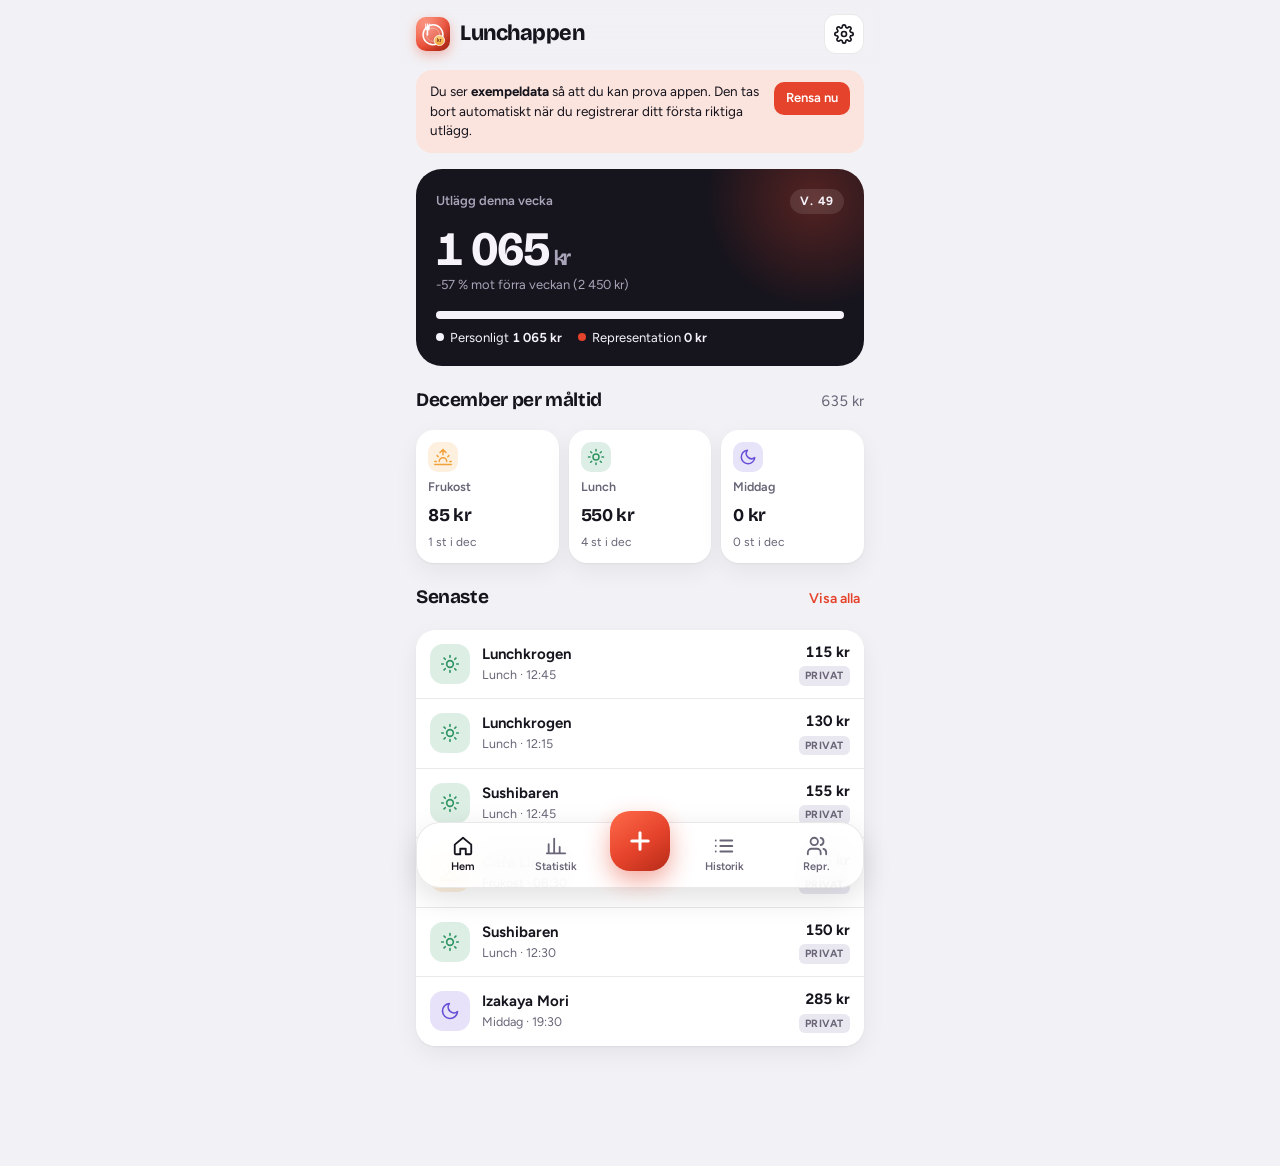
==== commit 023419b8: "Välj restaurang själv bland förslagen, svep för att radera med ångra Co-Authored-By: Claude Opus 5.5" ====
--- a/index.html
+++ b/index.html
@@ -103,8 +103,18 @@
 .link{border:0;background:none;color:var(--accent);font-weight:600;font-size:14px;padding:4px}
 .list{background:var(--surface);border-radius:var(--r);box-shadow:var(--shadow);overflow:hidden}
 .item{display:flex;align-items:center;gap:12px;padding:12px 14px;border:0;background:none;width:100%;text-align:left;border-top:1px solid var(--line)}
-.item:first-child{border-top:0}
+.sw{position:relative;overflow:hidden;border-top:1px solid var(--line)}
+.sw:first-child{border-top:0}
+.sw .item{border-top:0;background:var(--surface);position:relative;z-index:1;transition:transform .22s cubic-bezier(.2,.8,.2,1);touch-action:pan-y}
+.sw.drag .item{transition:none}
+.sw-del{position:absolute;top:0;right:0;bottom:0;width:96px;border:0;background:var(--accent);color:var(--accent-ink);font-weight:700;font-size:14px;display:flex;flex-direction:column;align-items:center;justify-content:center;gap:3px}
+.sw-del svg{width:20px;height:20px}
+.sw-del{visibility:hidden}
+.sw.reveal .sw-del{visibility:visible}
 .item:active{background:var(--surface-2)}
+.hint{font-size:12.5px;color:var(--muted);margin:-6px 0 0}
+.toast .undo{border:0;background:none;color:inherit;font-weight:800;text-decoration:underline;margin-left:10px;padding:2px 4px;pointer-events:auto}
+.toast.has-undo{pointer-events:auto}
 .item .ic{flex:none;width:40px;height:40px;border-radius:13px;display:grid;place-items:center}
 .item .ic svg{width:20px;height:20px}
 .item .mid{flex:1;min-width:0}
@@ -148,7 +158,7 @@
 .chips{display:flex;gap:8px;overflow-x:auto;padding-bottom:2px;scrollbar-width:none}
 .chip{border:1px solid var(--line);background:var(--surface);border-radius:99px;padding:7px 14px;font-weight:600;font-size:13.5px;white-space:nowrap}
 .chip[aria-pressed="true"]{background:var(--fg);color:var(--bg);border-color:var(--fg)}
-.search{width:100%;border:1px solid var(--line);background:var(--surface);border-radius:14px;padding:11px 14px}
+.search{width:100%;border:1px solid var(--line);background:var(--surface);border-radius:14px;padding:11px 14px;font-size:16px}
 
 /* bottom bar */
 .tabbar{position:fixed;left:0;right:0;bottom:0;z-index:10;padding:0 16px calc(12px + env(safe-area-inset-bottom,0px));pointer-events:none}
@@ -172,6 +182,7 @@
 .amount{background:var(--surface);border-radius:22px;padding:16px;display:flex;align-items:baseline;justify-content:center;gap:6px;box-shadow:var(--shadow)}
 .amount input{border:0;background:none;outline:none;font-family:var(--f-display);font-weight:700;font-size:52px;letter-spacing:-.035em;width:100%;max-width:240px;text-align:right;font-variant-numeric:tabular-nums;padding:0}
 .amount input::placeholder{color:var(--surface-2)}
+.field .amount input{border:0;background:none;padding:0;border-radius:0}
 .amount span{font-family:var(--f-display);font-size:24px;font-weight:600;color:var(--muted)}
 .amount:focus-within{outline:2.5px solid var(--accent);outline-offset:2px}
 .mealpick{display:grid;grid-template-columns:repeat(3,1fr);gap:8px}
@@ -180,7 +191,7 @@
 .mealpick button[aria-pressed="true"]{border-color:var(--mc);background:color-mix(in srgb,var(--mc) 14%,var(--surface))}
 .field{display:flex;flex-direction:column;gap:6px}
 .field label{font-size:13px;font-weight:650;color:var(--muted)}
-.field input,.field textarea,.field select{border:1px solid var(--line);background:var(--surface);border-radius:14px;padding:12px 14px;width:100%;min-width:0}
+.field input,.field textarea,.field select{font-size:16px;border:1px solid var(--line);background:var(--surface);border-radius:14px;padding:12px 14px;width:100%;min-width:0}
 .field textarea{resize:vertical;min-height:64px}
 .two{display:grid;grid-template-columns:1fr 1fr;gap:10px}
 .quick{display:flex;gap:6px;flex-wrap:wrap}
@@ -224,12 +235,34 @@
 
 .toast{position:fixed;left:50%;bottom:calc(100px + env(safe-area-inset-bottom,0px));transform:translate(-50%,20px);background:var(--fg);color:var(--bg);padding:11px 16px;border-radius:14px;font-weight:600;font-size:14px;z-index:30;opacity:0;transition:all .25s;pointer-events:none;max-width:calc(100% - 32px);text-align:center}
 .toast.on{opacity:1;transform:translate(-50%,0)}
+.toast.warn{background:var(--accent);color:var(--accent-ink);display:flex;gap:10px;align-items:flex-start;text-align:left;padding:13px 16px;width:max-content}
+.toast.warn svg{width:20px;height:20px;flex:none;margin-top:1px}
+.bstat .row2{display:flex;justify-content:space-between;align-items:baseline;gap:8px;flex-wrap:wrap}
+.bstat .big{font-family:var(--f-display);font-size:34px;font-weight:700;letter-spacing:-.03em}
+.bstat .of{color:var(--muted);font-weight:600}
+.pbar{height:12px;border-radius:99px;background:var(--surface-2);overflow:hidden;margin:12px 0 8px;position:relative}
+.pbar i{display:block;height:100%;border-radius:99px;background:var(--ok);transition:width .3s}
+.pbar.near i{background:var(--m-frukost)}
+.pbar.over i{background:var(--accent)}
+.bnote{font-size:13.5px;font-weight:650}
+.bnote.over{color:var(--accent)}
+.whist{display:flex;flex-direction:column;gap:10px}
+.wrow{display:grid;grid-template-columns:44px 1fr auto;gap:10px;align-items:center;font-size:13.5px}
+.wrow .bar{height:8px;border-radius:99px;background:var(--surface-2);overflow:hidden;position:relative}
+.wrow .bar i{display:block;height:100%;background:var(--personal);border-radius:99px}
+.wrow.over .bar i{background:var(--accent)}
+.wrow .bar b{position:absolute;top:-3px;bottom:-3px;width:2px;background:var(--fg);opacity:.55}
+.wrow.over .amt{color:var(--accent);font-weight:700}
+.navrow{display:flex;align-items:center;gap:12px;width:100%;text-align:left;border:0;background:var(--surface);border-radius:var(--r);box-shadow:var(--shadow);padding:16px}
+.navrow .mid{flex:1;min-width:0}
+.navrow .mid span{display:block;font-size:13px;color:var(--muted)}
+.navrow>svg{width:18px;height:18px;color:var(--muted)}
 
 @media (prefers-reduced-motion: reduce){*{transition:none!important;animation:none!important}}
 </style>
 
 <style>html{color-scheme:light dark}body{margin:0;padding-top:env(safe-area-inset-top,0px)}[hidden]{display:none!important}img{max-width:100%}</style>
-<script>window.LUNCHAPPEN_PWA=true</script>
+<script>window.LUNCHAPPEN_PWA=true;try{var t=localStorage.getItem('lunchappen.theme');if(t==='light'||t==='dark')document.documentElement.setAttribute('data-theme',t)}catch(e){}</script>
 </head>
 <body>
 <div class="app">
@@ -379,9 +412,39 @@
 function itemHTML(e){
   const d=parseLocal(e.date);const M=MEALS[e.meal]||MEALS.lunch;
   const sub=[M.n,pad(d.getHours())+':'+pad(d.getMinutes()),e.type==='representation'&&e.guests?e.guests:''].filter(Boolean).join(' · ');
-  return '<button class="item" data-edit="'+esc(e.id)+'">'+mealIcon(e.meal)+
+  return '<div class="sw"><button class="sw-del" data-del="'+esc(e.id)+'" tabindex="-1">'+TRASH+'Radera</button><button class="item" data-edit="'+esc(e.id)+'">'+mealIcon(e.meal)+
     '<span class="mid"><span class="t">'+esc(e.place||'Restaurang')+'</span><span class="s">'+esc(sub)+'</span></span>'+
-    '<span class="amt num">'+fmt(e.amount)+'<br><span class="tag '+(e.type==='representation'?'repr">Repr':'pers">Privat')+'</span></span></button>';
+    '<span class="amt num">'+fmt(e.amount)+'<br><span class="tag '+(e.type==='representation'?'repr">Repr':'pers">Privat')+'</span></span></button></div>';
+}
+const TRASH='<svg viewBox="0 0 24 24" fill="none" stroke="currentColor" stroke-width="2.2" stroke-linecap="round" stroke-linejoin="round"><path d="M3 6h18M8 6V4h8v2M19 6l-1 14H6L5 6M10 11v6M14 11v6"/></svg>';
+
+/* swipe left on a list row to reveal Radera */
+const SW_W=96;let swOpen=null,swDrag=null;
+function swSet(row,x){row.querySelector('.item').style.transform=x?'translateX('+x+'px)':'';clearTimeout(row._swT);if(x)row.classList.add('reveal');else row._swT=setTimeout(()=>row.classList.remove('reveal'),240)}
+function swClose(){if(swOpen){swSet(swOpen,0);swOpen=null}}
+document.addEventListener('pointerdown',ev=>{
+  const row=ev.target.closest('.sw');
+  if(swOpen&&swOpen!==row)swClose();
+  if(!row||ev.target.closest('.sw-del')||ev.pointerType==='mouse'&&ev.button!==0)return;
+  swDrag={row:row,x0:ev.clientX,y0:ev.clientY,base:swOpen===row?-SW_W:0,dx:0,on:false,moved:false};
+});
+document.addEventListener('pointermove',ev=>{
+  const d=swDrag;if(!d)return;
+  const dx=ev.clientX-d.x0,dy=ev.clientY-d.y0;
+  if(!d.on){if(Math.abs(dx)<8&&Math.abs(dy)<8)return;if(Math.abs(dy)>Math.abs(dx)){swDrag=null;return}d.on=true;d.row.classList.add('drag')}
+  d.moved=true;d.dx=Math.max(-SW_W*1.4,Math.min(0,d.base+dx));swSet(d.row,d.dx);
+});
+function swEnd(){
+  const d=swDrag;swDrag=null;if(!d||!d.on)return;
+  d.row.classList.remove('drag');
+  if(d.dx<-SW_W/2){swSet(d.row,-SW_W);swOpen=d.row}else{swSet(d.row,0);if(swOpen===d.row)swOpen=null}
+  d.row.dataset.swiped='1';setTimeout(()=>{delete d.row.dataset.swiped},50);
+}
+document.addEventListener('pointerup',swEnd);document.addEventListener('pointercancel',swEnd);
+function deleteEntry(id){
+  const i=state.entries.findIndex(e=>e.id===id);if(i<0)return;
+  const removed=state.entries.splice(i,1)[0];swOpen=null;save();render();
+  toast('Utlägget är raderat',false,()=>{state.entries.splice(Math.min(i,state.entries.length),0,removed);save();render();toast('Utlägget är tillbaka')});
 }
 function sorted(list){return list.slice().sort((a,b)=>a.date<b.date?1:a.date>b.date?-1:0)}
 function bannerHTML(){
@@ -492,7 +555,7 @@
   const head=reprOnly?
     '<h2 class="view-title">Representation</h2><p class="muted" style="margin:-8px 0 0">Alla måltider du markerat som representation, med deltagare och syfte.</p>'+
     '<div class="card"><div class="kpis"><div class="kpi"><div class="k">I år</div><div class="v num">'+fmt(sum(inRange(range('year',new Date())),e=>e.type==='representation'))+'</div></div><div class="kpi"><div class="k">Denna månad</div><div class="v num">'+fmt(sum(inRange(range('month',new Date())),e=>e.type==='representation'))+'</div></div></div></div>'
-    :'<h2 class="view-title">Historik</h2><div class="chips" role="group" aria-label="Filter">'+[['all','Alla'],['personlig','Personligt'],['representation','Representation']].map(([k,l])=>'<button class="chip" data-filter="'+k+'" aria-pressed="'+(ui.filter===k)+'">'+l+'</button>').join('')+'</div>';
+    :'<h2 class="view-title">Historik</h2><p class="hint">Svep ett utlägg åt vänster för att radera det, eller tryck på det för att ändra.</p><div class="chips" role="group" aria-label="Filter">'+[['all','Alla'],['personlig','Personligt'],['representation','Representation']].map(([k,l])=>'<button class="chip" data-filter="'+k+'" aria-pressed="'+(ui.filter===k)+'">'+l+'</button>').join('')+'</div>';
   $('#view').innerHTML=(reprOnly?'':bannerHTML())+head+
    '<input class="search" id="q" type="search" placeholder="Sök restaurang, deltagare, syfte…" value="'+esc(ui.q)+'" aria-label="Sök">'+
    '<div id="groups">'+(groups.length?groups.map(g=>'<div class="dayhead"><span>'+esc(dayLabel(g.d))+'</span><span class="num">'+fmt(sum(g.items))+'</span></div><div class="list">'+g.items.map(itemHTML).join('')+'</div>').join(''):
@@ -562,8 +625,15 @@
 const OVERPASS=['https://overpass-api.de/api/interpreter','https://overpass.private.coffee/api/interpreter'];
 const RADIUS=150;
 function distM(a,b,c,d){const t=Math.PI/180,x=(d-b)*t*Math.cos((a+c)/2*t),y=(c-a)*t;return Math.round(Math.sqrt(x*x+y*y)*6371000)}
-function getPos(){return new Promise((res,rej)=>{if(!navigator.geolocation)return rej({code:0});navigator.geolocation.getCurrentPosition(p=>res(p.coords),rej,{enableHighAccuracy:true,timeout:12000,maximumAge:60000})})}
+/* iOS app: talk to the native shell (location, Apple Maps, share sheet, haptics) */
+const NATIVE=!!(window.LUNCHAPPEN_NATIVE&&window.webkit&&window.webkit.messageHandlers&&window.webkit.messageHandlers.native);
+const nativeWait={};let nativeSeq=0;
+window.__nativeResolve=function(id,r){const w=nativeWait[id];if(!w)return;delete nativeWait[id];if(r&&r.e)w.rej(r.e);else w.res(r?r.v:null)};
+function nativeCall(type,data){return new Promise((res,rej)=>{const id='n'+(++nativeSeq);nativeWait[id]={res,rej};window.webkit.messageHandlers.native.postMessage(Object.assign({type:type,id:id},data||{}))})}
+function nativeSend(type,data){if(NATIVE)try{window.webkit.messageHandlers.native.postMessage(Object.assign({type:type},data||{}))}catch(e){}}
+function getPos(){if(NATIVE)return nativeCall('location').catch(e=>{throw {code:e==='denied'?1:2}});return new Promise((res,rej)=>{if(!navigator.geolocation)return rej({code:0});navigator.geolocation.getCurrentPosition(p=>res(p.coords),rej,{enableHighAccuracy:true,timeout:12000,maximumAge:60000})})}
 async function fetchNearby(lat,lon){
+  if(NATIVE)return nativeCall('nearby',{lat:lat,lon:lon,radius:RADIUS});
   const q='[out:json][timeout:8];nwr(around:'+RADIUS+','+lat+','+lon+')[amenity~"^(restaurant|cafe|fast_food|bar|pub|food_court|biergarten)$"][name];out center 30;';
   for(const url of OVERPASS){
     try{
@@ -602,12 +672,12 @@
   list.sort((a,b)=>(a.d-(a.known?40:0))-(b.d-(b.known?40:0)));
   const top=list.slice(0,6);
   if(!top.length){box.innerHTML=nearStatus(netFail?'Kunde inte nå kartan. Skriv in restaurangen själv.':'Inga restauranger hittades inom '+RADIUS+' m.');return}
-  const inp=$('#f-place');let msg='Restauranger nära dig';
-  if(inp&&!ctx.typed&&!inp.value.trim()){inp.value=top[0].name;msg='Ifylld automatiskt: <b>'+esc(top[0].name)+'</b>, '+top[0].d+' m bort. Fel ställe? Välj ett annat.'}
+  const inp=$('#f-place');const msg='Restauranger nära dig. Tryck för att välja.';
   box.innerHTML=nearStatus(msg)+'<div class="quick">'+top.map(x=>'<button type="button" class="nb" data-place="'+esc(x.name)+'" aria-pressed="'+(inp&&inp.value===x.name)+'">'+esc(x.name)+'<small>'+x.d+' m</small></button>').join('')+'</div>';
 }
 function submitEntry(){
   const s=$('#sheet');const c=sheetCtx;if(!c)return;
+  const prevEntries=state.sampleMode?[]:state.entries.map(x=>Object.assign({},x));
   const amt=parseAmount(s.querySelector('#f-amount').value);
   const err=s.querySelector('#f-err');
   if(!(amt>0)){err.textContent='Ange ett belopp, till exempel 129 eller 129,50.';err.hidden=false;s.querySelector('#f-amount').focus();return}
@@ -624,15 +694,18 @@
     else msg=fmt(amt)+' sparat som '+(repr?'representation':'personligt');
     state.entries.push(e);
   }
-  save();closeSheet();render();toast(msg);
+  save();closeSheet();render();
+  const bw=budgetWarning(prevEntries,e);nativeSend('haptic',{kind:bw&&/överskriden|över veckobudgeten/.test(bw)?'warning':'success'});if(bw)toast(bw,true);else toast(msg);
 }
 function openSettings(){
   const curs=['SEK','EUR','NOK','DKK','USD','GBP'];
   openSheet(
    '<div class="sh-head"><h3 id="sheet-title">Inställningar</h3><button class="iconbtn" data-act="close" aria-label="Stäng"><svg viewBox="0 0 24 24" fill="none" stroke="currentColor" stroke-width="2.2" stroke-linecap="round"><path d="M18 6 6 18M6 6l12 12"/></svg></button></div>'+
    '<div class="setlist">'+
+    '<div class="card field"><label id="lbl-theme">Utseende</label><div class="seg" role="group" aria-labelledby="lbl-theme">'+[['auto','Automatiskt'],['light','Ljust'],['dark','Mörkt']].map(([k,l])=>'<button type="button" data-theme-pick="'+k+'" aria-pressed="'+((state.settings.theme||'auto')===k)+'">'+l+'</button>').join('')+'</div><p style="margin:2px 0 0;font-size:13px;color:var(--muted)">Automatiskt följer telefonens inställning.</p></div>'+
+    '<button class="navrow" data-act="budget"><span class="mid"><b>Veckobudget</b><span>'+budgetSummary()+'</span></span><svg viewBox="0 0 24 24" fill="none" stroke="currentColor" stroke-width="2.2" stroke-linecap="round"><path d="m9 18 6-6-6-6"/></svg></button>'+
     '<div class="card field"><label for="s-cur">Valuta</label><select id="s-cur">'+curs.map(c=>'<option'+(state.settings.currency===c?' selected':'')+'>'+c+'</option>').join('')+'</select></div>'+
-    '<label class="switch'+(state.settings.autoPlace!==false?' on':'')+'" id="sw-loc"><span class="txt"><b>Hitta restaurang automatiskt</b><span>Använder din position och OpenStreetMap. Positionen skickas bara för att söka restauranger och sparas med utlägget i telefonen.</span></span><span class="tgl"><input type="checkbox" id="s-loc"'+(state.settings.autoPlace!==false?' checked':'')+'><i></i></span></label>'+
+    '<label class="switch'+(state.settings.autoPlace!==false?' on':'')+'" id="sw-loc"><span class="txt"><b>Föreslå restauranger nära mig</b><span>Använder din position och '+(NATIVE?'Apple Kartor':'OpenStreetMap')+'. Positionen skickas bara för att söka restauranger och sparas med utlägget i telefonen.</span></span><span class="tgl"><input type="checkbox" id="s-loc"'+(state.settings.autoPlace!==false?' checked':'')+'><i></i></span></label>'+
     '<div class="card"><b>Exportera</b><p>CSV öppnas i Excel eller Numbers. Kolumner: datum, måltid, typ, restaurang, belopp, deltagare och syfte.</p><div class="two" style="margin-top:12px"><button class="btn ghost" data-act="csv">Ladda ner CSV</button><button class="btn ghost" data-act="copycsv">Kopiera CSV</button></div></div>'+
     '<div class="card"><b>Säkerhetskopia</b><p>Datan sparas bara i den här enheten. Spara en kopia ibland, eller flytta datan till en ny telefon.</p><div class="two" style="margin-top:12px"><button class="btn ghost" data-act="backup">Spara kopia</button><label class="btn ghost" style="text-align:center;cursor:pointer">Återställ<input type="file" id="s-import" accept="application/json,.json" hidden></label></div></div>'+
     '<div class="card"><b>Lägg till på hemskärmen</b><ol class="howto"><li><b>iPhone:</b> öppna i Safari, tryck på Dela och välj Lägg till på hemskärmen.</li><li><b>Android:</b> öppna i Chrome, tryck på menyn och välj Installera app.</li></ol><button class="btn ghost" data-act="install" id="s-install" style="margin-top:12px" hidden>Installera nu</button></div>'+
@@ -647,15 +720,74 @@
   return rows.map(r=>r.map(v=>{v=String(v==null?'':v);return /[;"\n]/.test(v)?'"'+v.replace(/"/g,'""')+'"':v}).join(';')).join('\r\n');
 }
 function download(name,text,type){
+  if(NATIVE){nativeSend('share',{name:name,text:(/csv/.test(type)?'\ufeff':'')+text});return}
   try{const b=new Blob(['﻿'+text],{type:type});const a=document.createElement('a');a.href=URL.createObjectURL(b);a.download=name;document.body.appendChild(a);a.click();setTimeout(()=>{URL.revokeObjectURL(a.href);a.remove()},500);toast('Filen laddas ner')}catch(e){toast('Nedladdningen gick inte. Använd Kopiera CSV i stället.')}
 }
 
 let toastT;
-function toast(m){const t=$('#toast');t.textContent=m;t.classList.add('on');clearTimeout(toastT);toastT=setTimeout(()=>t.classList.remove('on'),2600)}
+function toast(m,warn,undo){const t=$('#toast');t.classList.toggle('warn',!!warn);t.classList.toggle('has-undo',!!undo);if(warn)t.innerHTML='<svg viewBox="0 0 24 24" fill="none" stroke="currentColor" stroke-width="2.2" stroke-linecap="round" stroke-linejoin="round"><path d="M10.3 3.9 1.8 18a2 2 0 0 0 1.7 3h17a2 2 0 0 0 1.7-3L13.7 3.9a2 2 0 0 0-3.4 0zM12 9v4M12 17h.01"/></svg><span>'+esc(m)+'</span>';else t.textContent=m;
+  if(undo){const b=document.createElement('button');b.className='undo';b.textContent='Ångra';b.onclick=()=>{t.classList.remove('on','has-undo');undo()};t.appendChild(b)}
+  t.classList.add('on');clearTimeout(toastT);toastT=setTimeout(()=>t.classList.remove('on','has-undo'),warn||undo?5500:2600)}
+
+/* ---------- weekly budget ---------- */
+function budget(){return Object.assign({amount:0,scope:'lunch',warn:true},state.settings.budget||{})}
+function budgetCounts(e,b){return e.type!=='representation'&&(b.scope==='all'||e.meal==='lunch')}
+function budgetSpent(list,r,b){return list.reduce((t,e)=>{const d=parseLocal(e.date);return t+(d>=r.start&&d<r.end&&budgetCounts(e,b)?e.amount:0)},0)}
+function scopeName(b){return b.scope==='all'?'måltider':'lunch'}
+function budgetSummary(){const b=budget();if(!b.amount)return 'Ingen budget satt';const sp=budgetSpent(state.entries,range('week',new Date()),b);return fmt(sp)+' av '+fmt(b.amount)+' denna vecka'}
+function budgetWarning(prev,e){
+  const b=budget();if(!b.amount||!b.warn||!budgetCounts(e,b))return '';
+  const r=range('week',parseLocal(e.date)),before=budgetSpent(prev,r,b),after=budgetSpent(state.entries,r,b);
+  if(after<=before)return '';
+  const wk=isoWeek(r.start).week;
+  if(after>b.amount&&before<=b.amount)return 'Veckobudgeten är överskriden. Du har lagt '+fmt(after)+' på '+scopeName(b)+' vecka '+wk+', budgeten är '+fmt(b.amount)+'.';
+  if(after>b.amount)return 'Du ligger nu '+fmt(after-b.amount)+' över veckobudgeten för vecka '+wk+'.';
+  if(after>=b.amount*.8&&before<b.amount*.8)return 'Du har använt '+Math.round(after/b.amount*100)+' % av veckobudgeten. '+fmt(b.amount-after)+' kvar vecka '+wk+'.';
+  return '';
+}
+function openBudget(){
+  const b=budget(),r=range('week',new Date()),sp=budgetSpent(state.entries,r,b);
+  const pct=b.amount?sp/b.amount:0,cls=!b.amount?'':pct>1?'over':pct>=.8?'near':'';
+  let status;
+  if(!b.amount)status='<p class="muted" style="margin:4px 0 0">Sätt en veckobudget nedan så håller appen koll och varnar när du går över.</p>';
+  else status='<div class="row2"><span class="big num">'+fmt(sp)+'</span><span class="of num">av '+fmt(b.amount)+'</span></div>'+
+    '<div class="pbar '+cls+'" role="progressbar" aria-valuemin="0" aria-valuemax="100" aria-valuenow="'+Math.min(100,Math.round(pct*100))+'"><i style="width:'+Math.min(100,pct*100)+'%"></i></div>'+
+    '<div class="bnote '+(cls==='over'?'over':'')+' num">'+(sp>b.amount?fmt(sp-b.amount)+' över budget':fmt(b.amount-sp)+' kvar · '+Math.round(pct*100)+' % använt')+'</div>';
+  let hist='';
+  if(b.amount){
+    const rows=[];for(let i=7;i>=0;i--){const wr=range('week',addDays(new Date(),-7*i));rows.push({w:isoWeek(wr.start).week,v:budgetSpent(state.entries,wr,b),cur:i===0})}
+    const mx=Math.max(b.amount,...rows.map(x=>x.v))*1.05;
+    const over=rows.filter(x=>x.v>b.amount).length;
+    hist='<div class="sec-h"><h2>Senaste 8 veckorna</h2><span class="muted">'+(over?over+' över budget':'Alla inom budget')+'</span></div><div class="card whist">'+
+      rows.map(x=>'<div class="wrow'+(x.v>b.amount?' over':'')+'"><span class="muted">v. '+x.w+'</span><span class="bar"><i style="width:'+(x.v/mx*100)+'%"></i><b style="left:'+(b.amount/mx*100)+'%"></b></span><span class="amt num">'+fmt(x.v)+'</span></div>').join('')+'</div>';
+  }
+  openSheet(
+   '<div class="sh-head"><h3 id="sheet-title">Veckobudget</h3><button class="iconbtn" data-act="settings-back" aria-label="Tillbaka till inställningar"><svg viewBox="0 0 24 24" fill="none" stroke="currentColor" stroke-width="2.2" stroke-linecap="round"><path d="m15 18-6-6 6-6"/></svg></button></div>'+
+   '<div class="form">'+
+    '<div class="card bstat"><div class="eyebrow">Vecka '+isoWeek(r.start).week+' · '+(b.scope==='all'?'alla måltider':'lunch')+'</div>'+status+'</div>'+
+    '<form class="form" id="bf" novalidate>'+
+     '<div class="field"><label for="b-amount">Budget per vecka</label><div class="amount" style="padding:10px 16px"><input id="b-amount" inputmode="decimal" autocomplete="off" placeholder="0" value="'+(b.amount?String(b.amount/100).replace('.',','):'')+'" style="font-size:36px"><span>'+esc(curSym())+'</span></div></div>'+
+     '<div class="field"><label id="b-scope-l">Räknas mot budgeten</label><div class="seg" role="group" aria-labelledby="b-scope-l" style="grid-template-columns:1fr 1fr">'+[['lunch','Bara lunch'],['all','Alla måltider']].map(([k,l])=>'<button type="button" data-bscope="'+k+'" aria-pressed="'+(b.scope===k)+'">'+l+'</button>').join('')+'</div><p style="margin:2px 0 0;font-size:13px;color:var(--muted)">Representation räknas aldrig mot budgeten.</p></div>'+
+     '<label class="switch'+(b.warn?' on':'')+'" id="sw-bw"><span class="txt"><b>Varna mig</b><span>När budgeten överskrids, och när 80 % är använt</span></span><span class="tgl"><input type="checkbox" id="b-warn"'+(b.warn?' checked':'')+'><i></i></span></label>'+
+     '<p class="err" id="b-err" hidden></p>'+
+     '<button class="btn primary" type="submit">Spara budget</button>'+
+     (b.amount?'<button class="btn danger" type="button" data-act="budget-off">Ta bort budget</button>':'')+
+    '</form>'+hist+
+   '</div>');
+}
+function saveBudget(){
+  const s=$('#sheet'),raw=s.querySelector('#b-amount').value,amt=parseAmount(raw);
+  if(!(amt>0)){const er=s.querySelector('#b-err');er.textContent='Ange budgeten i kronor per vecka, till exempel 750.';er.hidden=false;return}
+  const sc=s.querySelector('[data-bscope][aria-pressed="true"]');
+  state.settings.budget={amount:amt,scope:sc?sc.dataset.bscope:'lunch',warn:s.querySelector('#b-warn').checked};
+  save();toast('Veckobudget sparad: '+fmt(amt));openBudget();
+}
 
 /* ---------- events ---------- */
 document.addEventListener('click',ev=>{
   const t=ev.target.closest('button,[data-edit]');if(!t)return;
+  if(t.dataset.del){deleteEntry(t.dataset.del);return}
+  if(t.dataset.edit){const row=t.closest('.sw');if(row&&(row.dataset.swiped||row===swOpen)){if(row===swOpen&&!row.dataset.swiped)swClose();return}}
   if(t.dataset.tab){ui.tab=t.dataset.tab;window.scrollTo(0,0);render();return}
   if(t.id==='btn-add'){openEntry(null);return}
   if(t.id==='btn-settings'){openSettings();return}
@@ -665,15 +797,20 @@
   if(t.dataset.shift){ui.anchor=shift(ui.mode,ui.anchor,+t.dataset.shift);render();return}
   if(t.dataset.filter){ui.filter=t.dataset.filter;render();return}
   if(t.dataset.meal&&sheetCtx){sheetCtx.e.meal=t.dataset.meal;document.querySelectorAll('[data-meal]').forEach(b=>{const on=b.dataset.meal===t.dataset.meal;b.setAttribute('aria-pressed',on);b.style.color=on?MEALS[b.dataset.meal].c:'inherit'});return}
+  if(t.dataset.themePick){state.settings.theme=t.dataset.themePick;save();applyTheme();document.querySelectorAll('[data-theme-pick]').forEach(b=>b.setAttribute('aria-pressed',b===t));return}
+  if(t.dataset.bscope){document.querySelectorAll('[data-bscope]').forEach(x=>x.setAttribute('aria-pressed',x===t));return}
   if(t.dataset.place){$('#f-place').value=t.dataset.place;if(sheetCtx)sheetCtx.typed=true;document.querySelectorAll('.nb').forEach(b=>b.setAttribute('aria-pressed',b===t));return}
   const act=t.dataset.act;if(!act)return;
   if(act==='close')closeSheet();
+  else if(act==='budget')openBudget();
+  else if(act==='settings-back')openSettings();
+  else if(act==='budget-off'){if(!t.classList.contains('armed')){t.classList.add('armed');t.textContent='Tryck igen för att ta bort';return}delete state.settings.budget;save();toast('Budgeten är borttagen');openBudget()}
   else if(act==='locate'){if(sheetCtx)sheetCtx.typed=false;const i=$('#f-place');if(i&&!sheetCtx.id)i.value='';locate()}
   else if(act==='today'){ui.anchor=new Date();render()}
   else if(act==='clear-samples'){state.entries=[];state.sampleMode=false;save();render();toast('Exempeldatan är borttagen')}
   else if(act==='delete'){
     if(!sheetCtx.armed){sheetCtx.armed=true;t.classList.add('armed');t.textContent='Tryck igen för att radera';return}
-    state.entries=state.entries.filter(e=>e.id!==sheetCtx.id);save();closeSheet();render();toast('Utlägget är raderat');
+    const delId=sheetCtx.id;closeSheet();deleteEntry(delId);
   }
   else if(act==='csv')download('lunchappen-'+toLocalStr(new Date()).slice(0,10)+'.csv',toCSV(),'text/csv;charset=utf-8');
   else if(act==='copycsv'){
@@ -687,12 +824,13 @@
     state.entries=[];state.sampleMode=false;save();closeSheet();render();toast('All data är raderad');
   }
 });
-document.addEventListener('submit',ev=>{if(ev.target.id==='f'){ev.preventDefault();submitEntry()}});
+document.addEventListener('submit',ev=>{if(ev.target.id==='f'){ev.preventDefault();submitEntry()}else if(ev.target.id==='bf'){ev.preventDefault();saveBudget()}});
 document.addEventListener('change',ev=>{
   const t=ev.target;
   if(t.id==='f-repr'){$('#sw').classList.toggle('on',t.checked);$('#sw-sub').textContent=t.checked?'Ange deltagare och syfte nedan':'Av: registreras som personligt utlägg';$('#rf').hidden=!t.checked;if(t.checked)setTimeout(()=>$('#f-guests').focus(),50)}
   else if(t.id==='f-date'&&sheetCtx&&!sheetCtx.id){const d=parseLocal(t.value);if(!isNaN(d)){const m=mealFor(d);const b=document.querySelector('[data-meal="'+m+'"]');b&&b.click()}}
-  else if(t.id==='s-loc'){state.settings.autoPlace=t.checked;$('#sw-loc').classList.toggle('on',t.checked);save();toast(t.checked?'Restaurang hittas automatiskt':'Automatisk restaurang avstängd')}
+  else if(t.id==='b-warn'){$('#sw-bw').classList.toggle('on',t.checked)}
+  else if(t.id==='s-loc'){state.settings.autoPlace=t.checked;$('#sw-loc').classList.toggle('on',t.checked);save();toast(t.checked?'Restaurangförslag på':'Restaurangförslag av')}
   else if(t.id==='s-cur'){state.settings.currency=t.value;save();render();toast('Valuta: '+t.value)}
   else if(t.id==='s-import'&&t.files[0]){
     const r=new FileReader();r.onload=()=>{try{const s=JSON.parse(r.result);if(!s||!Array.isArray(s.entries))throw 0;state={entries:s.entries,settings:s.settings||{currency:'SEK'},sampleMode:false};save();closeSheet();render();toast(s.entries.length+' utlägg återställda')}catch(e){toast('Filen kunde inte läsas. Välj en kopia som sparats från Lunchappen.')}};r.readAsText(t.files[0]);
@@ -708,7 +846,18 @@
 /* logo: same artwork as the app icon */
 $('#logo').src='data:image/svg+xml,'+encodeURIComponent("<svg xmlns=\"http://www.w3.org/2000/svg\" viewBox=\"0 0 512 512\">\n  <defs>\n    <linearGradient id=\"bg\" x1=\"0\" y1=\"0\" x2=\"1\" y2=\"1\">\n      <stop offset=\"0\" stop-color=\"#FF6A4A\"/>\n      <stop offset=\"0.55\" stop-color=\"#E5432B\"/>\n      <stop offset=\"1\" stop-color=\"#9E2416\"/>\n    </linearGradient>\n    <radialGradient id=\"glow\" cx=\"0.3\" cy=\"0.2\" r=\"0.8\">\n      <stop offset=\"0\" stop-color=\"#FFFFFF\" stop-opacity=\"0.35\"/>\n      <stop offset=\"1\" stop-color=\"#FFFFFF\" stop-opacity=\"0\"/>\n    </radialGradient>\n    <linearGradient id=\"coin\" x1=\"0\" y1=\"0\" x2=\"0\" y2=\"1\">\n      <stop offset=\"0\" stop-color=\"#FFD27A\"/>\n      <stop offset=\"1\" stop-color=\"#F2A23A\"/>\n    </linearGradient>\n  </defs>\n  <rect width=\"512\" height=\"512\" fill=\"url(#bg)\"/>\n  <rect width=\"512\" height=\"512\" fill=\"url(#glow)\"/>\n  <!-- plate -->\n  <circle cx=\"256\" cy=\"268\" r=\"150\" fill=\"#FFFFFF\" fill-opacity=\"0.12\"/>\n  <circle cx=\"256\" cy=\"268\" r=\"150\" fill=\"none\" stroke=\"#FFFFFF\" stroke-width=\"22\"/>\n  <circle cx=\"256\" cy=\"268\" r=\"98\" fill=\"none\" stroke=\"#FFFFFF\" stroke-opacity=\"0.45\" stroke-width=\"10\"/>\n  <!-- fork -->\n  <g fill=\"#FFFFFF\">\n    <rect x=\"140\" y=\"96\" width=\"14\" height=\"70\" rx=\"7\"/>\n    <rect x=\"166\" y=\"96\" width=\"14\" height=\"70\" rx=\"7\"/>\n    <rect x=\"192\" y=\"96\" width=\"14\" height=\"70\" rx=\"7\"/>\n    <path d=\"M140 150 h66 v22 a33 33 0 0 1 -22 31 v68 a11 11 0 0 1 -22 0 v-68 a33 33 0 0 1 -22 -31z\"/>\n  </g>\n  <!-- coin -->\n  <circle cx=\"352\" cy=\"352\" r=\"78\" fill=\"url(#coin)\" stroke=\"#FFFFFF\" stroke-width=\"12\"/>\n  <text x=\"352\" y=\"377\" text-anchor=\"middle\" font-family=\"Helvetica, Arial, sans-serif\" font-weight=\"800\" font-size=\"72\" fill=\"#7A2A10\">kr</text>\n</svg>\n");
 
-load();render();
+/* theme: auto follows the device; light/dark force it */
+const hostTheme=document.documentElement.getAttribute('data-theme');
+function applyTheme(){
+  const t=state.settings.theme||'auto',root=document.documentElement;
+  if(t==='auto'){if(hostTheme&&!window.LUNCHAPPEN_PWA)root.setAttribute('data-theme',hostTheme);else root.removeAttribute('data-theme')}
+  else root.setAttribute('data-theme',t);
+  try{localStorage.setItem('lunchappen.theme',t)}catch(e){}
+  const dark=t==='dark'||(t==='auto'&&matchMedia('(prefers-color-scheme: dark)').matches);
+  nativeSend('theme',{mode:t});
+  document.querySelectorAll('meta[name="theme-color"]').forEach(m=>{m.setAttribute('content',dark?'#0E0D13':'#F2F1F5');m.removeAttribute('media')});
+}
+load();applyTheme();render();
 if('serviceWorker' in navigator&&/^https?:$/.test(location.protocol)&&window.LUNCHAPPEN_PWA){navigator.serviceWorker.register('sw.js').catch(()=>{})}
 })();
 </script>
